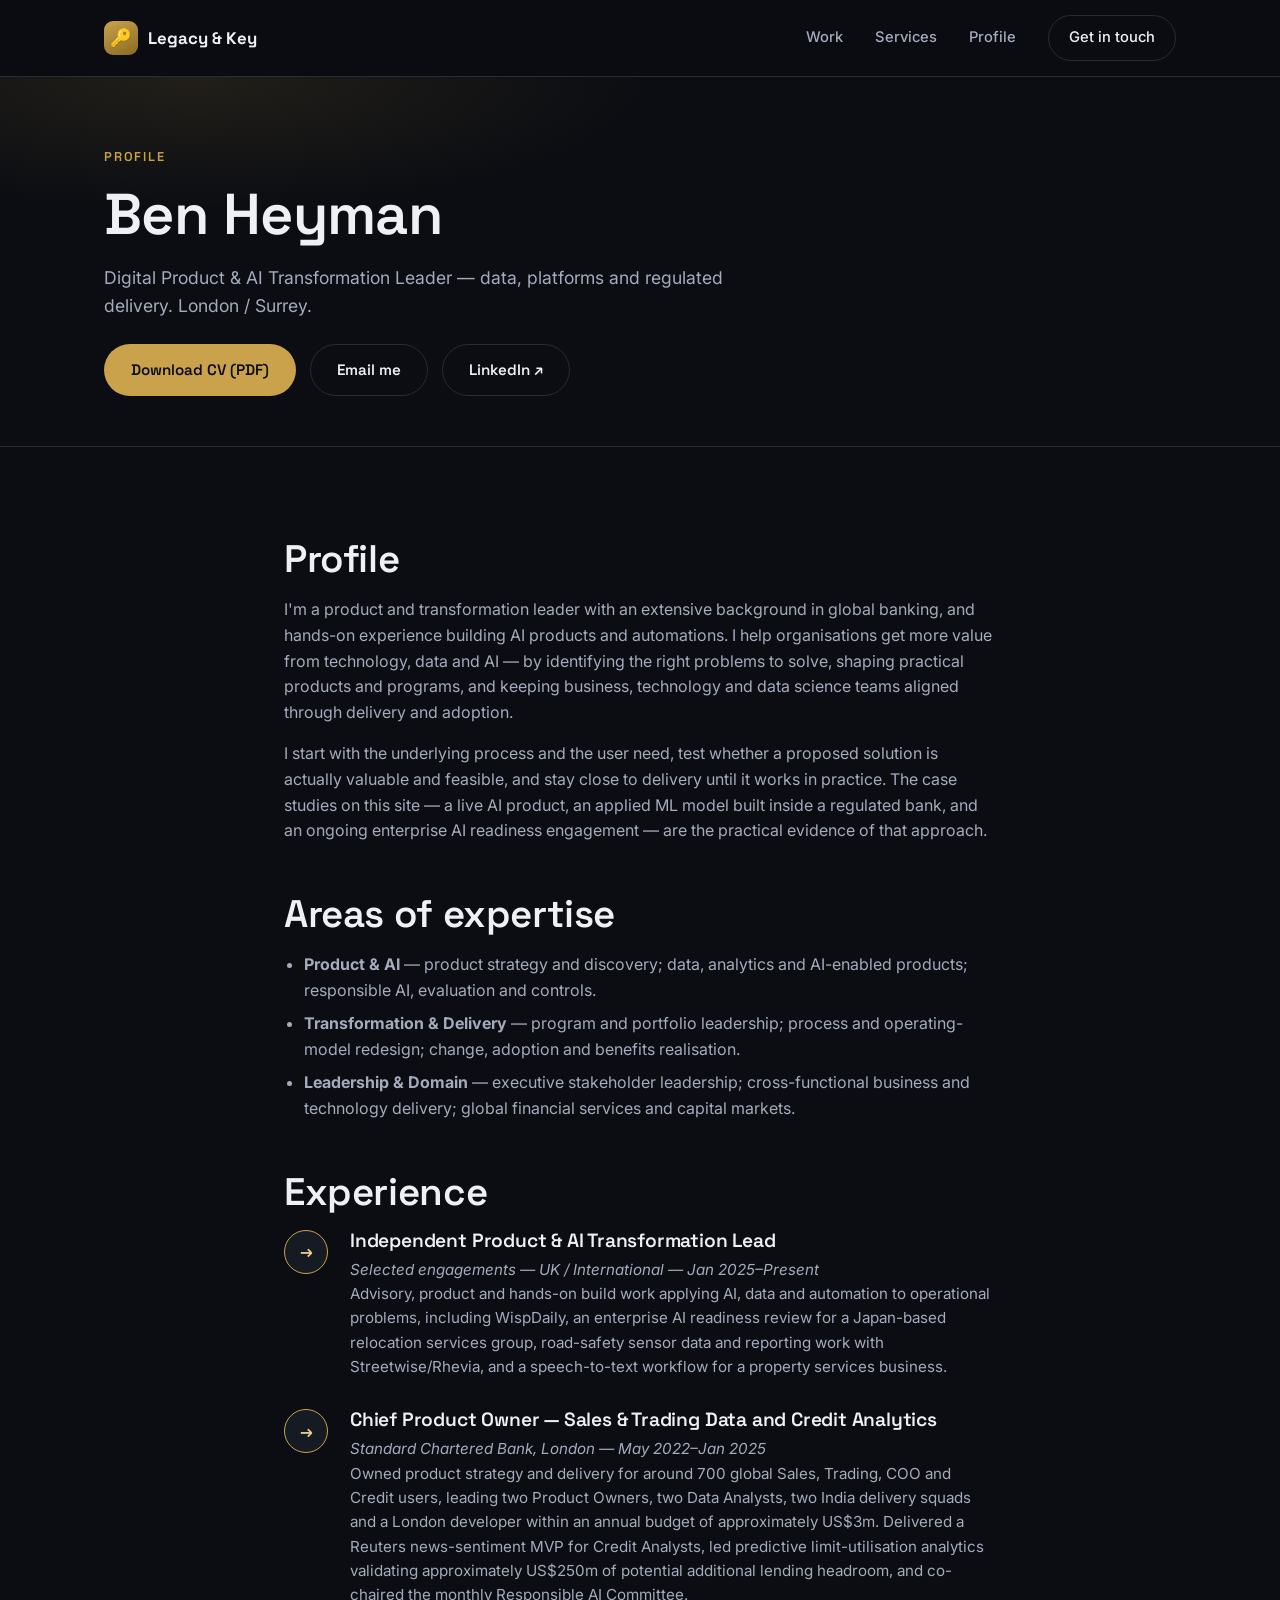
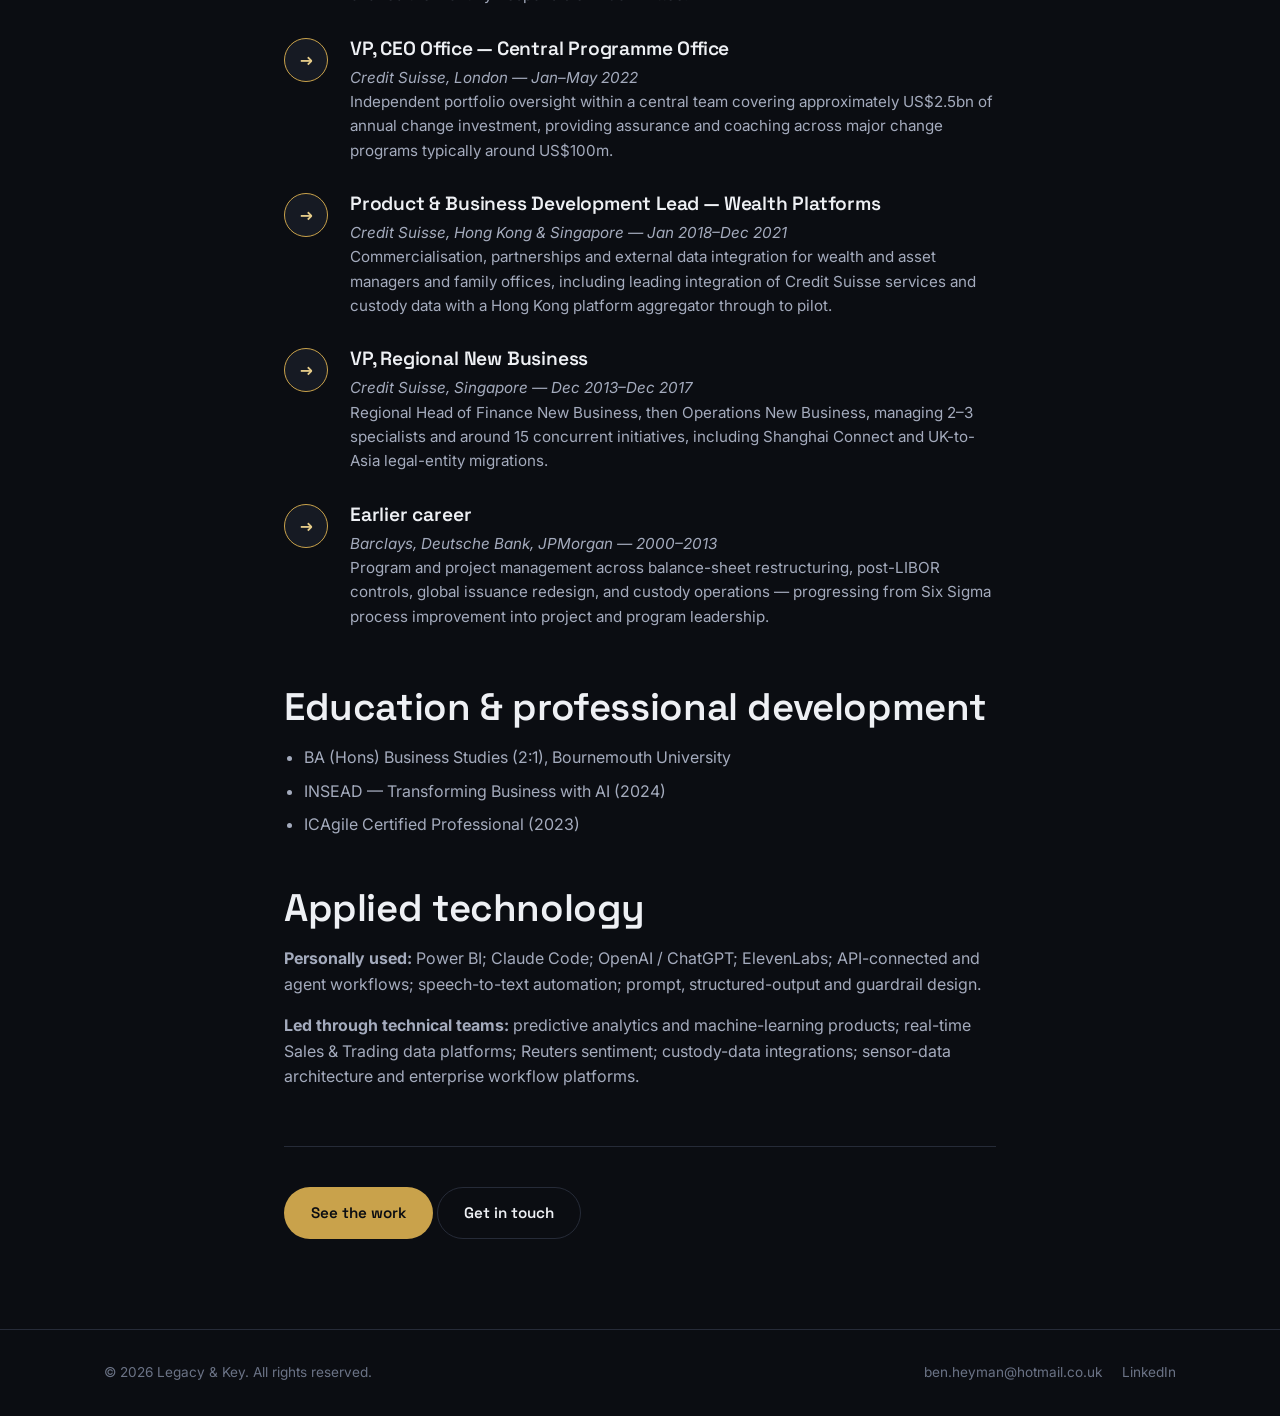
==== profile.html @ 67013a12 "Build initial Legacy & Key site: consulting + AI build portfolio Dark, brass-accented static site (i" ====
<!DOCTYPE html>
<html lang="en">
<head>
<meta charset="UTF-8">
<meta name="viewport" content="width=device-width, initial-scale=1.0">
<title>Profile — Ben Heyman | Legacy &amp; Key</title>
<meta name="description" content="Ben Heyman — Digital Product & AI Transformation Leader. Background across global banking, product ownership and hands-on AI builds.">
<link rel="icon" href="data:image/svg+xml,%3Csvg xmlns='http://www.w3.org/2000/svg' viewBox='0 0 100 100'%3E%3Ctext y='.85em' font-size='90'%3E%F0%9F%94%91%3C/text%3E%3C/svg%3E">
<link rel="preconnect" href="https://fonts.googleapis.com">
<link rel="preconnect" href="https://fonts.gstatic.com" crossorigin>
<link href="https://fonts.googleapis.com/css2?family=Space+Grotesk:wght@400;500;600;700&family=Inter:wght@400;500;600&display=swap" rel="stylesheet">
<link rel="stylesheet" href="css/styles.css">
</head>
<body>

<header class="site-header">
  <div class="container header-inner">
    <a href="index.html" class="brand">
      <span class="brand-mark">🔑</span>
      <span class="brand-name">Legacy &amp; Key</span>
    </a>
    <nav class="nav" id="nav">
      <a href="index.html#work">Work</a>
      <a href="index.html#services">Services</a>
      <a href="profile.html">Profile</a>
      <a href="index.html#contact" class="nav-cta">Get in touch</a>
    </nav>
    <button class="nav-toggle" id="navToggle" aria-label="Toggle menu" aria-expanded="false">
      <span></span><span></span><span></span>
    </button>
  </div>
</header>

<main>
  <section class="page-hero">
    <div class="container">
      <p class="eyebrow">Profile</p>
      <h1>Ben Heyman</h1>
      <p class="lede">Digital Product &amp; AI Transformation Leader — data, platforms and regulated delivery. London / Surrey.</p>
      <div class="hero-actions" style="margin-top:24px;">
        <a href="assets/Ben_Heyman_CV.pdf" class="btn btn-primary" target="_blank" rel="noopener">Download CV (PDF)</a>
        <a href="mailto:ben.heyman@hotmail.co.uk" class="btn btn-ghost">Email me</a>
        <a href="https://linkedin.com/in/benheymanai" target="_blank" rel="noopener" class="btn btn-ghost">LinkedIn ↗</a>
      </div>
    </div>
  </section>

  <section class="section">
    <div class="container cs-body">
      <h2>Profile</h2>
      <p>I'm a product and transformation leader with an extensive background in global banking, and hands-on experience building AI products and automations. I help organisations get more value from technology, data and AI — by identifying the right problems to solve, shaping practical products and programs, and keeping business, technology and data science teams aligned through delivery and adoption.</p>
      <p>I start with the underlying process and the user need, test whether a proposed solution is actually valuable and feasible, and stay close to delivery until it works in practice. The case studies on this site — a live AI product, an applied ML model built inside a regulated bank, and an ongoing enterprise AI readiness engagement — are the practical evidence of that approach.</p>

      <h2>Areas of expertise</h2>
      <ul>
        <li><strong>Product &amp; AI</strong> — product strategy and discovery; data, analytics and AI-enabled products; responsible AI, evaluation and controls.</li>
        <li><strong>Transformation &amp; Delivery</strong> — program and portfolio leadership; process and operating-model redesign; change, adoption and benefits realisation.</li>
        <li><strong>Leadership &amp; Domain</strong> — executive stakeholder leadership; cross-functional business and technology delivery; global financial services and capital markets.</li>
      </ul>

      <h2>Experience</h2>

      <ol class="steps">
        <li class="step">
          <span class="step-num">→</span>
          <div>
            <h3>Independent Product &amp; AI Transformation Lead</h3>
            <p><em>Selected engagements — UK / International — Jan 2025–Present</em></p>
            <p>Advisory, product and hands-on build work applying AI, data and automation to operational problems, including WispDaily, an enterprise AI readiness review for a Japan-based relocation services group, road-safety sensor data and reporting work with Streetwise/Rhevia, and a speech-to-text workflow for a property services business.</p>
          </div>
        </li>
        <li class="step">
          <span class="step-num">→</span>
          <div>
            <h3>Chief Product Owner — Sales &amp; Trading Data and Credit Analytics</h3>
            <p><em>Standard Chartered Bank, London — May 2022–Jan 2025</em></p>
            <p>Owned product strategy and delivery for around 700 global Sales, Trading, COO and Credit users, leading two Product Owners, two Data Analysts, two India delivery squads and a London developer within an annual budget of approximately US$3m. Delivered a Reuters news-sentiment MVP for Credit Analysts, led predictive limit-utilisation analytics validating approximately US$250m of potential additional lending headroom, and co-chaired the monthly Responsible AI Committee.</p>
          </div>
        </li>
        <li class="step">
          <span class="step-num">→</span>
          <div>
            <h3>VP, CEO Office — Central Programme Office</h3>
            <p><em>Credit Suisse, London — Jan–May 2022</em></p>
            <p>Independent portfolio oversight within a central team covering approximately US$2.5bn of annual change investment, providing assurance and coaching across major change programs typically around US$100m.</p>
          </div>
        </li>
        <li class="step">
          <span class="step-num">→</span>
          <div>
            <h3>Product &amp; Business Development Lead — Wealth Platforms</h3>
            <p><em>Credit Suisse, Hong Kong &amp; Singapore — Jan 2018–Dec 2021</em></p>
            <p>Commercialisation, partnerships and external data integration for wealth and asset managers and family offices, including leading integration of Credit Suisse services and custody data with a Hong Kong platform aggregator through to pilot.</p>
          </div>
        </li>
        <li class="step">
          <span class="step-num">→</span>
          <div>
            <h3>VP, Regional New Business</h3>
            <p><em>Credit Suisse, Singapore — Dec 2013–Dec 2017</em></p>
            <p>Regional Head of Finance New Business, then Operations New Business, managing 2–3 specialists and around 15 concurrent initiatives, including Shanghai Connect and UK-to-Asia legal-entity migrations.</p>
          </div>
        </li>
        <li class="step">
          <span class="step-num">→</span>
          <div>
            <h3>Earlier career</h3>
            <p><em>Barclays, Deutsche Bank, JPMorgan — 2000–2013</em></p>
            <p>Program and project management across balance-sheet restructuring, post-LIBOR controls, global issuance redesign, and custody operations — progressing from Six Sigma process improvement into project and program leadership.</p>
          </div>
        </li>
      </ol>

      <h2>Education &amp; professional development</h2>
      <ul>
        <li>BA (Hons) Business Studies (2:1), Bournemouth University</li>
        <li>INSEAD — Transforming Business with AI (2024)</li>
        <li>ICAgile Certified Professional (2023)</li>
      </ul>

      <h2>Applied technology</h2>
      <p><strong>Personally used:</strong> Power BI; Claude Code; OpenAI / ChatGPT; ElevenLabs; API-connected and agent workflows; speech-to-text automation; prompt, structured-output and guardrail design.</p>
      <p><strong>Led through technical teams:</strong> predictive analytics and machine-learning products; real-time Sales &amp; Trading data platforms; Reuters sentiment; custody-data integrations; sensor-data architecture and enterprise workflow platforms.</p>

      <div class="cs-cta">
        <a href="index.html#work" class="btn btn-primary">See the work</a>
        <a href="index.html#contact" class="btn btn-ghost">Get in touch</a>
      </div>
    </div>
  </section>
</main>

<footer class="site-footer">
  <div class="container footer-inner">
    <span>&copy; <span id="year"></span> Legacy &amp; Key. All rights reserved.</span>
    <div class="footer-links">
      <a href="mailto:ben.heyman@hotmail.co.uk">ben.heyman@hotmail.co.uk</a>
      <a href="https://linkedin.com/in/benheymanai" target="_blank" rel="noopener">LinkedIn</a>
    </div>
  </div>
</footer>

<script src="js/main.js"></script>
</body>
</html>
---- css/styles.css ----
/* ===========================================================
   Legacy & Key — design system
   =========================================================== */

:root {
  --bg: #0b0d12;
  --bg-alt: #11141b;
  --surface: #161a23;
  --surface-border: #262b38;
  --text: #eef0f4;
  --text-dim: #a4abbd;
  --text-faint: #6b7386;
  --accent: #c9a24b;       /* brass / key gold */
  --accent-soft: #e7cd8a;
  --accent-contrast: #0b0d12;

  --font-display: "Space Grotesk", "Inter", system-ui, sans-serif;
  --font-body: "Inter", system-ui, sans-serif;

  --container: 1120px;
  --radius: 14px;
  --radius-sm: 8px;
}

* { box-sizing: border-box; }
html { scroll-behavior: smooth; }

body {
  margin: 0;
  background: var(--bg);
  color: var(--text);
  font-family: var(--font-body);
  font-size: 16px;
  line-height: 1.6;
  -webkit-font-smoothing: antialiased;
}

img { max-width: 100%; display: block; }

.container {
  max-width: var(--container);
  margin: 0 auto;
  padding: 0 24px;
}

h1, h2, h3, h4 {
  font-family: var(--font-display);
  font-weight: 600;
  line-height: 1.15;
  margin: 0 0 16px;
  letter-spacing: -0.01em;
}

h1 { font-size: clamp(2.2rem, 5vw, 3.6rem); }
h2 { font-size: clamp(1.7rem, 3.2vw, 2.4rem); }
h3 { font-size: 1.2rem; }

p { margin: 0 0 16px; color: var(--text-dim); }

a { color: var(--accent-soft); text-decoration: none; }
a:hover { text-decoration: underline; }

.eyebrow {
  font-family: var(--font-display);
  font-size: 0.8rem;
  letter-spacing: 0.14em;
  text-transform: uppercase;
  color: var(--accent);
  margin: 0 0 10px;
  font-weight: 600;
}

/* ---------- buttons ---------- */
.btn {
  display: inline-flex;
  align-items: center;
  gap: 8px;
  padding: 13px 26px;
  border-radius: 999px;
  font-family: var(--font-display);
  font-weight: 600;
  font-size: 0.95rem;
  border: 1px solid transparent;
  cursor: pointer;
  transition: transform 0.15s ease, background 0.15s ease, border-color 0.15s ease, color .15s ease;
  text-decoration: none;
}
.btn:hover { transform: translateY(-1px); text-decoration: none; }

.btn-primary {
  background: var(--accent);
  color: var(--accent-contrast);
}
.btn-primary:hover { background: var(--accent-soft); }

.btn-ghost {
  background: transparent;
  color: var(--text);
  border-color: var(--surface-border);
}
.btn-ghost:hover { border-color: var(--accent); color: var(--accent-soft); }

.btn-small { padding: 9px 18px; font-size: 0.85rem; }

/* ---------- header ---------- */
.site-header {
  position: sticky;
  top: 0;
  z-index: 100;
  background: rgba(11, 13, 18, 0.85);
  backdrop-filter: blur(10px);
  border-bottom: 1px solid var(--surface-border);
}

.header-inner {
  display: flex;
  align-items: center;
  justify-content: space-between;
  height: 76px;
}

.brand {
  display: flex;
  align-items: center;
  gap: 10px;
  font-family: var(--font-display);
  font-weight: 700;
  font-size: 1.05rem;
  color: var(--text);
}
.brand:hover { text-decoration: none; }

.brand-mark {
  display: inline-flex;
  align-items: center;
  justify-content: center;
  width: 34px;
  height: 34px;
  border-radius: 9px;
  background: linear-gradient(155deg, var(--accent), #8a6a24);
  color: #0b0d12;
  font-size: 1.1rem;
}

.nav {
  display: flex;
  align-items: center;
  gap: 32px;
}

.nav a {
  color: var(--text-dim);
  font-size: 0.92rem;
  font-weight: 500;
}
.nav a:hover { color: var(--text); text-decoration: none; }
.nav a.active { color: var(--accent-soft); }

.nav-cta {
  padding: 10px 20px;
  border-radius: 999px;
  border: 1px solid var(--surface-border);
  color: var(--text) !important;
}
.nav-cta:hover { border-color: var(--accent); color: var(--accent-soft) !important; }

.nav-toggle {
  display: none;
  flex-direction: column;
  gap: 5px;
  background: none;
  border: none;
  cursor: pointer;
  padding: 6px;
}
.nav-toggle span {
  width: 22px;
  height: 2px;
  background: var(--text);
  transition: transform .2s ease, opacity .2s ease;
}

/* ---------- hero ---------- */
.hero {
  padding: 110px 0 80px;
  background:
    radial-gradient(ellipse 60% 50% at 50% -10%, rgba(201,162,75,0.18), transparent 60%),
    var(--bg);
  border-bottom: 1px solid var(--surface-border);
}
.hero-inner { max-width: 760px; }
.hero-sub { font-size: 1.1rem; max-width: 620px; }
.hero-actions { display: flex; gap: 14px; margin-top: 28px; flex-wrap: wrap; }

.page-hero {
  padding: 70px 0 50px;
  border-bottom: 1px solid var(--surface-border);
  background: radial-gradient(ellipse 60% 60% at 15% 0%, rgba(201,162,75,0.12), transparent 60%);
}
.page-hero .eyebrow { margin-bottom: 14px; }
.page-hero h1 { max-width: 780px; }
.page-hero .lede { font-size: 1.1rem; max-width: 680px; }
.back-link { display: inline-block; margin-bottom: 24px; font-size: 0.9rem; color: var(--text-faint); }
.back-link:hover { color: var(--accent-soft); }

/* ---------- sections ---------- */
.section { padding: 90px 0; }
.section-alt { background: var(--bg-alt); border-top: 1px solid var(--surface-border); border-bottom: 1px solid var(--surface-border); }
.section-lede { max-width: 620px; font-size: 1.05rem; margin-bottom: 40px; }

/* ---------- cards / grid ---------- */
.card-grid {
  display: grid;
  grid-template-columns: repeat(auto-fit, minmax(240px, 1fr));
  gap: 22px;
}

.card {
  background: var(--surface);
  border: 1px solid var(--surface-border);
  border-radius: var(--radius);
  padding: 28px;
  transition: border-color .2s ease, transform .2s ease;
}
.card:hover { border-color: var(--accent); transform: translateY(-2px); }
.card-icon {
  font-family: var(--font-display);
  color: var(--accent);
  font-weight: 700;
  font-size: 0.85rem;
  letter-spacing: 0.08em;
  margin-bottom: 14px;
}
.card h3 { margin-bottom: 10px; }
.card p { margin-bottom: 0; font-size: 0.95rem; }

/* ---------- work / case study cards ---------- */
.work-grid {
  display: grid;
  grid-template-columns: repeat(auto-fit, minmax(300px, 1fr));
  gap: 24px;
}

.work-card {
  display: flex;
  flex-direction: column;
  background: var(--surface);
  border: 1px solid var(--surface-border);
  border-radius: var(--radius);
  overflow: hidden;
  transition: border-color .2s ease, transform .2s ease;
  height: 100%;
}
.work-card:hover { border-color: var(--accent); transform: translateY(-3px); text-decoration: none; }

.work-card-top {
  padding: 28px 28px 0;
}

.work-tag {
  display: inline-block;
  font-size: 0.72rem;
  font-weight: 600;
  letter-spacing: 0.08em;
  text-transform: uppercase;
  color: var(--accent);
  background: rgba(201,162,75,0.1);
  border: 1px solid rgba(201,162,75,0.3);
  border-radius: 999px;
  padding: 4px 12px;
  margin-bottom: 16px;
}

.work-card h3 { color: var(--text); margin-bottom: 10px; }
.work-card p { font-size: 0.95rem; margin-bottom: 0; }
.work-card-body { padding: 0 28px 28px; flex: 1; }
.work-card-foot {
  padding: 16px 28px;
  border-top: 1px solid var(--surface-border);
  font-size: 0.85rem;
  font-weight: 600;
  color: var(--accent-soft);
}

.status-pill {
  display: inline-block;
  font-size: 0.7rem;
  font-weight: 600;
  letter-spacing: 0.06em;
  text-transform: uppercase;
  padding: 3px 10px;
  border-radius: 999px;
  margin-left: 10px;
  vertical-align: middle;
  background: rgba(166,166,166,0.12);
  color: var(--text-faint);
  border: 1px solid var(--surface-border);
}

/* ---------- case study detail layout ---------- */
.cs-meta {
  display: grid;
  grid-template-columns: repeat(auto-fit, minmax(160px, 1fr));
  gap: 20px;
  margin: 36px 0;
  padding: 24px;
  background: var(--surface);
  border: 1px solid var(--surface-border);
  border-radius: var(--radius);
}
.cs-meta-item .label {
  font-size: 0.72rem;
  text-transform: uppercase;
  letter-spacing: 0.08em;
  color: var(--text-faint);
  font-weight: 600;
  margin-bottom: 6px;
  display: block;
}
.cs-meta-item .value { color: var(--text); font-weight: 500; font-size: 0.95rem; }

.cs-body { max-width: 760px; }
.cs-body h2 { margin-top: 48px; }
.cs-body h2:first-child { margin-top: 0; }
.cs-body ul { color: var(--text-dim); padding-left: 20px; }
.cs-body li { margin-bottom: 8px; }

.callout {
  background: var(--surface);
  border: 1px solid var(--surface-border);
  border-left: 3px solid var(--accent);
  border-radius: var(--radius-sm);
  padding: 20px 24px;
  margin: 28px 0;
  font-size: 0.95rem;
}
.callout strong { color: var(--text); }

.placeholder-note {
  background: rgba(201,162,75,0.08);
  border: 1px dashed rgba(201,162,75,0.4);
  border-radius: var(--radius-sm);
  padding: 16px 20px;
  font-size: 0.88rem;
  color: var(--accent-soft);
  margin: 28px 0;
}

.cs-cta {
  margin-top: 56px;
  padding-top: 40px;
  border-top: 1px solid var(--surface-border);
}

/* ---------- recipe / approach steps ---------- */
.steps {
  list-style: none;
  margin: 0;
  padding: 0;
  display: grid;
  gap: 22px;
}
.step {
  display: flex;
  gap: 22px;
  align-items: flex-start;
}
.step-num {
  flex: none;
  width: 44px;
  height: 44px;
  border-radius: 50%;
  background: var(--surface);
  border: 1px solid var(--accent);
  color: var(--accent-soft);
  display: flex;
  align-items: center;
  justify-content: center;
  font-family: var(--font-display);
  font-weight: 700;
}
.step h3 { margin-bottom: 6px; }
.step p { margin-bottom: 0; font-size: 0.95rem; }

/* ---------- about ---------- */
.about-inner {
  display: grid;
  grid-template-columns: 1.4fr 1fr;
  gap: 48px;
  align-items: start;
}
.about-stats { display: grid; gap: 20px; }
.stat {
  background: var(--surface);
  border: 1px solid var(--surface-border);
  border-radius: var(--radius);
  padding: 22px;
}
.stat-num {
  display: block;
  font-family: var(--font-display);
  font-size: 1.8rem;
  font-weight: 700;
  color: var(--accent);
}
.stat-label { font-size: 0.88rem; color: var(--text-dim); }

/* ---------- contact ---------- */
.contact-form { max-width: 560px; }
.form-row { margin-bottom: 18px; display: flex; flex-direction: column; gap: 8px; }
.form-row label { font-size: 0.85rem; font-weight: 600; color: var(--text-dim); }
.form-row input,
.form-row textarea {
  background: var(--surface);
  border: 1px solid var(--surface-border);
  border-radius: var(--radius-sm);
  padding: 12px 14px;
  color: var(--text);
  font-family: var(--font-body);
  font-size: 0.95rem;
  resize: vertical;
}
.form-row input:focus,
.form-row textarea:focus {
  outline: none;
  border-color: var(--accent);
}
.form-note { font-size: 0.82rem; color: var(--text-faint); margin-top: 14px; }

/* ---------- footer ---------- */
.site-footer {
  border-top: 1px solid var(--surface-border);
  padding: 32px 0;
}
.footer-inner {
  display: flex;
  justify-content: space-between;
  align-items: center;
  flex-wrap: wrap;
  gap: 12px;
  font-size: 0.85rem;
  color: var(--text-faint);
}
.footer-links { display: flex; gap: 20px; }
.footer-links a { color: var(--text-faint); }
.footer-links a:hover { color: var(--accent-soft); }

/* ---------- responsive ---------- */
@media (max-width: 860px) {
  .about-inner { grid-template-columns: 1fr; }
}

@media (max-width: 720px) {
  .nav { position: fixed; top: 76px; left: 0; right: 0; background: var(--bg); border-bottom: 1px solid var(--surface-border); flex-direction: column; align-items: flex-start; padding: 20px 24px; gap: 18px; transform: translateY(-130%); transition: transform .2s ease; }
  .nav.open { transform: translateY(0); }
  .nav-toggle { display: flex; }
  .nav-cta { align-self: flex-start; }
}
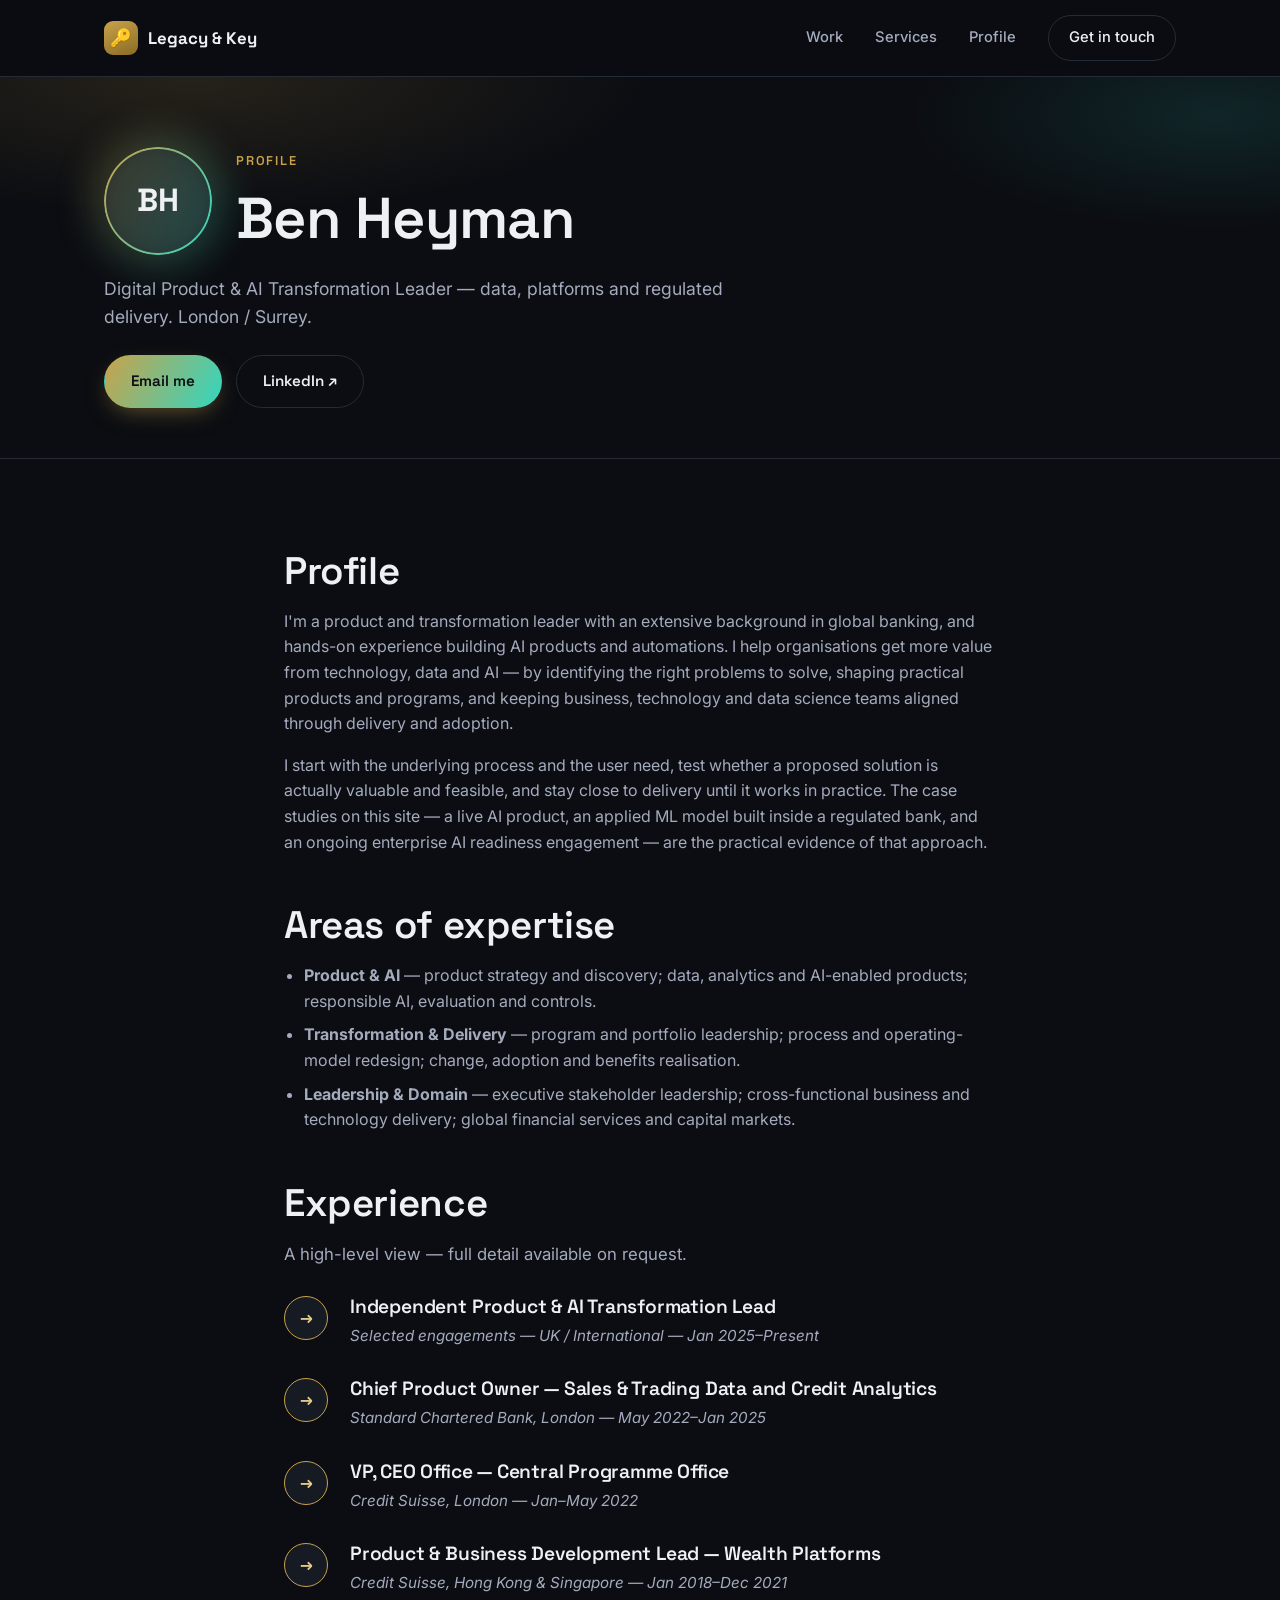
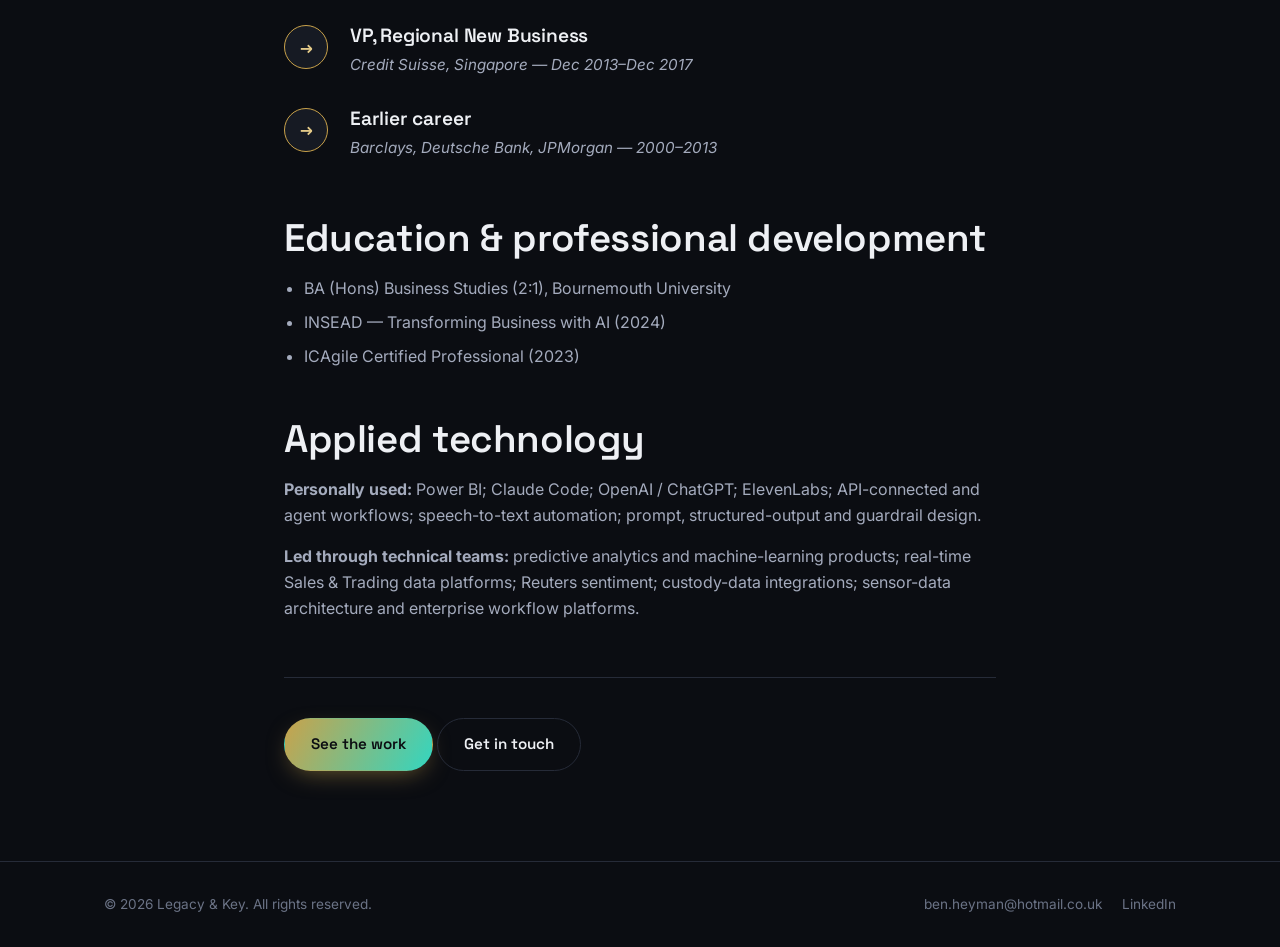
==== commit 614af681: "Simplify contact/CV, correct LinkedIn, and add visual polish - Contact: direct mailto to ben.heyman@" ====
--- a/profile.html
+++ b/profile.html
@@ -33,20 +33,24 @@
 
 <main>
   <section class="page-hero">
-    <div class="container">
-      <p class="eyebrow">Profile</p>
-      <h1>Ben Heyman</h1>
+    <div class="container hero-anim-in">
+      <div class="profile-header-row">
+        <div class="avatar-badge" aria-hidden="true">BH</div>
+        <div>
+          <p class="eyebrow">Profile</p>
+          <h1 style="margin-bottom:0;">Ben Heyman</h1>
+        </div>
+      </div>
       <p class="lede">Digital Product &amp; AI Transformation Leader — data, platforms and regulated delivery. London / Surrey.</p>
       <div class="hero-actions" style="margin-top:24px;">
-        <a href="assets/Ben_Heyman_CV.pdf" class="btn btn-primary" target="_blank" rel="noopener">Download CV (PDF)</a>
-        <a href="mailto:ben.heyman@hotmail.co.uk" class="btn btn-ghost">Email me</a>
-        <a href="https://linkedin.com/in/benheymanai" target="_blank" rel="noopener" class="btn btn-ghost">LinkedIn ↗</a>
+        <a href="mailto:ben.heyman@hotmail.co.uk" class="btn btn-primary">Email me</a>
+        <a href="https://www.linkedin.com/in/benheymanai/" target="_blank" rel="noopener" class="btn btn-ghost">LinkedIn ↗</a>
       </div>
     </div>
   </section>
 
   <section class="section">
-    <div class="container cs-body">
+    <div class="container cs-body reveal">
       <h2>Profile</h2>
       <p>I'm a product and transformation leader with an extensive background in global banking, and hands-on experience building AI products and automations. I help organisations get more value from technology, data and AI — by identifying the right problems to solve, shaping practical products and programs, and keeping business, technology and data science teams aligned through delivery and adoption.</p>
       <p>I start with the underlying process and the user need, test whether a proposed solution is actually valuable and feasible, and stay close to delivery until it works in practice. The case studies on this site — a live AI product, an applied ML model built inside a regulated bank, and an ongoing enterprise AI readiness engagement — are the practical evidence of that approach.</p>
@@ -59,6 +63,7 @@
       </ul>
 
       <h2>Experience</h2>
+      <p class="section-lede" style="margin-bottom:28px;">A high-level view — full detail available on request.</p>
 
       <ol class="steps">
         <li class="step">
@@ -66,7 +71,6 @@
           <div>
             <h3>Independent Product &amp; AI Transformation Lead</h3>
             <p><em>Selected engagements — UK / International — Jan 2025–Present</em></p>
-            <p>Advisory, product and hands-on build work applying AI, data and automation to operational problems, including WispDaily, an enterprise AI readiness review for a Japan-based relocation services group, road-safety sensor data and reporting work with Streetwise/Rhevia, and a speech-to-text workflow for a property services business.</p>
           </div>
         </li>
         <li class="step">
@@ -74,7 +78,6 @@
           <div>
             <h3>Chief Product Owner — Sales &amp; Trading Data and Credit Analytics</h3>
             <p><em>Standard Chartered Bank, London — May 2022–Jan 2025</em></p>
-            <p>Owned product strategy and delivery for around 700 global Sales, Trading, COO and Credit users, leading two Product Owners, two Data Analysts, two India delivery squads and a London developer within an annual budget of approximately US$3m. Delivered a Reuters news-sentiment MVP for Credit Analysts, led predictive limit-utilisation analytics validating approximately US$250m of potential additional lending headroom, and co-chaired the monthly Responsible AI Committee.</p>
           </div>
         </li>
         <li class="step">
@@ -82,7 +85,6 @@
           <div>
             <h3>VP, CEO Office — Central Programme Office</h3>
             <p><em>Credit Suisse, London — Jan–May 2022</em></p>
-            <p>Independent portfolio oversight within a central team covering approximately US$2.5bn of annual change investment, providing assurance and coaching across major change programs typically around US$100m.</p>
           </div>
         </li>
         <li class="step">
@@ -90,7 +92,6 @@
           <div>
             <h3>Product &amp; Business Development Lead — Wealth Platforms</h3>
             <p><em>Credit Suisse, Hong Kong &amp; Singapore — Jan 2018–Dec 2021</em></p>
-            <p>Commercialisation, partnerships and external data integration for wealth and asset managers and family offices, including leading integration of Credit Suisse services and custody data with a Hong Kong platform aggregator through to pilot.</p>
           </div>
         </li>
         <li class="step">
@@ -98,7 +99,6 @@
           <div>
             <h3>VP, Regional New Business</h3>
             <p><em>Credit Suisse, Singapore — Dec 2013–Dec 2017</em></p>
-            <p>Regional Head of Finance New Business, then Operations New Business, managing 2–3 specialists and around 15 concurrent initiatives, including Shanghai Connect and UK-to-Asia legal-entity migrations.</p>
           </div>
         </li>
         <li class="step">
@@ -106,7 +106,6 @@
           <div>
             <h3>Earlier career</h3>
             <p><em>Barclays, Deutsche Bank, JPMorgan — 2000–2013</em></p>
-            <p>Program and project management across balance-sheet restructuring, post-LIBOR controls, global issuance redesign, and custody operations — progressing from Six Sigma process improvement into project and program leadership.</p>
           </div>
         </li>
       </ol>
@@ -135,7 +134,7 @@
     <span>&copy; <span id="year"></span> Legacy &amp; Key. All rights reserved.</span>
     <div class="footer-links">
       <a href="mailto:ben.heyman@hotmail.co.uk">ben.heyman@hotmail.co.uk</a>
-      <a href="https://linkedin.com/in/benheymanai" target="_blank" rel="noopener">LinkedIn</a>
+      <a href="https://www.linkedin.com/in/benheymanai/" target="_blank" rel="noopener">LinkedIn</a>
     </div>
   </div>
 </footer>
--- a/css/styles.css
+++ b/css/styles.css
@@ -13,6 +13,9 @@
   --accent: #c9a24b;       /* brass / key gold */
   --accent-soft: #e7cd8a;
   --accent-contrast: #0b0d12;
+  --accent-2: #33d6c0;     /* signal teal */
+  --accent-2-soft: #8ff0e2;
+  --gradient-brand: linear-gradient(120deg, var(--accent) 0%, var(--accent-2) 100%);
 
   --font-display: "Space Grotesk", "Inter", system-ui, sans-serif;
   --font-body: "Inter", system-ui, sans-serif;
@@ -20,6 +23,15 @@
   --container: 1120px;
   --radius: 14px;
   --radius-sm: 8px;
+}
+
+@media (prefers-reduced-motion: reduce) {
+  *, *::before, *::after {
+    animation-duration: 0.001ms !important;
+    animation-iteration-count: 1 !important;
+    transition-duration: 0.001ms !important;
+    scroll-behavior: auto !important;
+  }
 }
 
 * { box-sizing: border-box; }
@@ -70,8 +82,37 @@
   font-weight: 600;
 }
 
+.text-gradient {
+  background: var(--gradient-brand);
+  -webkit-background-clip: text;
+  background-clip: text;
+  color: transparent;
+}
+
+/* ---------- scroll reveal ---------- */
+.reveal {
+  opacity: 0;
+  transform: translateY(22px);
+  transition: opacity 0.7s cubic-bezier(.16,.8,.3,1), transform 0.7s cubic-bezier(.16,.8,.3,1);
+}
+.reveal.is-visible { opacity: 1; transform: translateY(0); }
+.reveal-group .reveal:nth-child(1) { transition-delay: 0s; }
+.reveal-group .reveal:nth-child(2) { transition-delay: 0.08s; }
+.reveal-group .reveal:nth-child(3) { transition-delay: 0.16s; }
+.reveal-group .reveal:nth-child(4) { transition-delay: 0.24s; }
+.reveal-group .reveal:nth-child(5) { transition-delay: 0.32s; }
+.reveal-group .reveal:nth-child(6) { transition-delay: 0.4s; }
+
+@keyframes fadeInUp {
+  from { opacity: 0; transform: translateY(26px); }
+  to { opacity: 1; transform: translateY(0); }
+}
+.hero-anim-in { animation: fadeInUp 0.9s cubic-bezier(.16,.8,.3,1) both; }
+.hero-anim-delay { animation-delay: 0.15s; }
+
 /* ---------- buttons ---------- */
 .btn {
+  position: relative;
   display: inline-flex;
   align-items: center;
   gap: 8px;
@@ -82,25 +123,40 @@
   font-size: 0.95rem;
   border: 1px solid transparent;
   cursor: pointer;
-  transition: transform 0.15s ease, background 0.15s ease, border-color 0.15s ease, color .15s ease;
+  transition: transform 0.15s ease, background 0.15s ease, border-color 0.15s ease, color .15s ease, box-shadow .2s ease;
   text-decoration: none;
-}
-.btn:hover { transform: translateY(-1px); text-decoration: none; }
+  overflow: hidden;
+  isolation: isolate;
+}
+.btn:hover { transform: translateY(-2px); text-decoration: none; }
+
+.btn::after {
+  content: "";
+  position: absolute;
+  inset: 0;
+  z-index: -1;
+  background: linear-gradient(120deg, transparent 30%, rgba(255,255,255,0.35) 50%, transparent 70%);
+  transform: translateX(-120%);
+  transition: transform 0.6s ease;
+}
+.btn:hover::after { transform: translateX(120%); }
 
 .btn-primary {
-  background: var(--accent);
+  background: var(--gradient-brand);
   color: var(--accent-contrast);
-}
-.btn-primary:hover { background: var(--accent-soft); }
+  box-shadow: 0 8px 24px -8px rgba(201,162,75,0.55);
+}
+.btn-primary:hover { box-shadow: 0 10px 28px -6px rgba(51,214,192,0.5); }
 
 .btn-ghost {
   background: transparent;
   color: var(--text);
   border-color: var(--surface-border);
 }
-.btn-ghost:hover { border-color: var(--accent); color: var(--accent-soft); }
+.btn-ghost:hover { border-color: var(--accent-2); color: var(--accent-2-soft); }
 
 .btn-small { padding: 9px 18px; font-size: 0.85rem; }
+.btn-large { padding: 18px 38px; font-size: 1.05rem; }
 
 /* ---------- header ---------- */
 .site-header {
@@ -149,12 +205,26 @@
 }
 
 .nav a {
+  position: relative;
   color: var(--text-dim);
   font-size: 0.92rem;
   font-weight: 500;
 }
 .nav a:hover { color: var(--text); text-decoration: none; }
 .nav a.active { color: var(--accent-soft); }
+
+.nav a:not(.nav-cta)::after {
+  content: "";
+  position: absolute;
+  left: 0;
+  right: 100%;
+  bottom: -6px;
+  height: 2px;
+  background: var(--gradient-brand);
+  transition: right 0.25s ease;
+}
+.nav a:not(.nav-cta):hover::after,
+.nav a:not(.nav-cta).active::after { right: 0; }
 
 .nav-cta {
   padding: 10px 20px;
@@ -182,20 +252,94 @@
 
 /* ---------- hero ---------- */
 .hero {
-  padding: 110px 0 80px;
+  position: relative;
+  padding: 130px 0 90px;
   background:
-    radial-gradient(ellipse 60% 50% at 50% -10%, rgba(201,162,75,0.18), transparent 60%),
+    radial-gradient(ellipse 60% 50% at 20% -10%, rgba(201,162,75,0.16), transparent 60%),
+    radial-gradient(ellipse 50% 40% at 90% 10%, rgba(51,214,192,0.14), transparent 60%),
     var(--bg);
   border-bottom: 1px solid var(--surface-border);
-}
+  overflow: hidden;
+}
+
+.hero-grid {
+  position: relative;
+  z-index: 1;
+  display: grid;
+  grid-template-columns: 1.15fr 0.85fr;
+  gap: 40px;
+  align-items: center;
+}
+
+.hero-orbs { position: absolute; inset: 0; z-index: 0; pointer-events: none; }
+.orb {
+  position: absolute;
+  border-radius: 50%;
+  filter: blur(60px);
+  opacity: 0.35;
+  animation: drift 16s ease-in-out infinite;
+}
+.orb-1 { width: 340px; height: 340px; left: -80px; top: -60px; background: var(--accent); animation-delay: 0s; }
+.orb-2 { width: 280px; height: 280px; right: 6%; top: 10%; background: var(--accent-2); animation-delay: -5s; }
+.orb-3 { width: 220px; height: 220px; left: 40%; bottom: -100px; background: var(--accent-2); opacity: 0.2; animation-delay: -10s; }
+
+@keyframes drift {
+  0%, 100% { transform: translate(0, 0) scale(1); }
+  33% { transform: translate(24px, -18px) scale(1.06); }
+  66% { transform: translate(-18px, 14px) scale(0.96); }
+}
+
 .hero-inner { max-width: 760px; }
 .hero-sub { font-size: 1.1rem; max-width: 620px; }
 .hero-actions { display: flex; gap: 14px; margin-top: 28px; flex-wrap: wrap; }
 
+/* ---------- hero visual: key + orbit graphic ---------- */
+.hero-visual {
+  position: relative;
+  display: flex;
+  align-items: center;
+  justify-content: center;
+  min-height: 360px;
+}
+.hero-visual svg { width: 100%; max-width: 420px; height: auto; }
+
+.orbit-ring {
+  fill: none;
+  stroke: var(--surface-border);
+  stroke-width: 1;
+}
+.orbit-ring.spin { transform-origin: 210px 210px; animation: spin 40s linear infinite; }
+.orbit-ring.spin-rev { transform-origin: 210px 210px; animation: spin-rev 55s linear infinite; }
+@keyframes spin { from { transform: rotate(0deg); } to { transform: rotate(360deg); } }
+@keyframes spin-rev { from { transform: rotate(360deg); } to { transform: rotate(0deg); } }
+
+.orbit-node {
+  fill: var(--bg);
+  stroke: var(--accent-2);
+  stroke-width: 2;
+}
+.orbit-node.gold { stroke: var(--accent); }
+.orbit-node-dot { animation: pulse-dot 3.2s ease-in-out infinite; }
+@keyframes pulse-dot {
+  0%, 100% { opacity: 0.6; r: 3; }
+  50% { opacity: 1; r: 5; }
+}
+
+.key-glow {
+  filter: drop-shadow(0 0 22px rgba(201,162,75,0.45));
+}
+
+@media (max-width: 900px) {
+  .hero-grid { grid-template-columns: 1fr; }
+  .hero-visual { min-height: 240px; order: -1; opacity: 0.7; }
+}
+
 .page-hero {
   padding: 70px 0 50px;
   border-bottom: 1px solid var(--surface-border);
-  background: radial-gradient(ellipse 60% 60% at 15% 0%, rgba(201,162,75,0.12), transparent 60%);
+  background:
+    radial-gradient(ellipse 60% 60% at 15% 0%, rgba(201,162,75,0.14), transparent 60%),
+    radial-gradient(ellipse 40% 50% at 95% 10%, rgba(51,214,192,0.12), transparent 60%);
 }
 .page-hero .eyebrow { margin-bottom: 14px; }
 .page-hero h1 { max-width: 780px; }
@@ -216,13 +360,25 @@
 }
 
 .card {
+  position: relative;
   background: var(--surface);
   border: 1px solid var(--surface-border);
   border-radius: var(--radius);
   padding: 28px;
+  overflow: hidden;
   transition: border-color .2s ease, transform .2s ease;
 }
-.card:hover { border-color: var(--accent); transform: translateY(-2px); }
+.card::before {
+  content: "";
+  position: absolute;
+  inset: 0;
+  background: radial-gradient(220px circle at var(--mx, 50%) var(--my, 0%), rgba(201,162,75,0.14), transparent 65%);
+  opacity: 0;
+  transition: opacity .3s ease;
+  pointer-events: none;
+}
+.card:hover::before { opacity: 1; }
+.card:hover { border-color: var(--accent); transform: translateY(-3px); }
 .card-icon {
   font-family: var(--font-display);
   color: var(--accent);
@@ -242,19 +398,59 @@
 }
 
 .work-card {
+  position: relative;
   display: flex;
   flex-direction: column;
   background: var(--surface);
   border: 1px solid var(--surface-border);
   border-radius: var(--radius);
   overflow: hidden;
-  transition: border-color .2s ease, transform .2s ease;
+  transition: border-color .2s ease, transform .2s ease, box-shadow .3s ease;
   height: 100%;
 }
-.work-card:hover { border-color: var(--accent); transform: translateY(-3px); text-decoration: none; }
+.work-card:hover {
+  border-color: var(--accent);
+  transform: translateY(-5px);
+  text-decoration: none;
+  box-shadow: 0 18px 40px -20px rgba(0,0,0,0.6);
+}
+
+.work-card-cover {
+  position: relative;
+  height: 140px;
+  overflow: hidden;
+  background: var(--bg-alt);
+}
+.work-card-cover::before {
+  content: "";
+  position: absolute;
+  inset: -20%;
+  background: var(--cover-gradient, var(--gradient-brand));
+  opacity: 0.22;
+  transition: opacity .3s ease, transform .5s ease;
+}
+.work-card:hover .work-card-cover::before { opacity: 0.34; transform: scale(1.06); }
+.work-card-cover::after {
+  content: "";
+  position: absolute;
+  inset: 0;
+  background-image: radial-gradient(rgba(255,255,255,0.10) 1px, transparent 1px);
+  background-size: 18px 18px;
+  mask-image: linear-gradient(to bottom, black, transparent);
+}
+.work-card-cover svg {
+  position: absolute;
+  right: 18px;
+  bottom: -10px;
+  width: 92px;
+  height: 92px;
+  opacity: 0.9;
+  transition: transform .4s ease;
+}
+.work-card:hover .work-card-cover svg { transform: translateY(-6px) rotate(-4deg); }
 
 .work-card-top {
-  padding: 28px 28px 0;
+  padding: 24px 28px 0;
 }
 
 .work-tag {
@@ -381,6 +577,53 @@
 }
 .step h3 { margin-bottom: 6px; }
 .step p { margin-bottom: 0; font-size: 0.95rem; }
+
+/* ---------- avatar badge (placeholder until real photo) ---------- */
+.avatar-badge {
+  position: relative;
+  width: 108px;
+  height: 108px;
+  flex: none;
+  border-radius: 50%;
+  display: flex;
+  align-items: center;
+  justify-content: center;
+  font-family: var(--font-display);
+  font-weight: 700;
+  font-size: 2rem;
+  color: var(--text);
+  background: var(--surface);
+  isolation: isolate;
+}
+.avatar-badge::before {
+  content: "";
+  position: absolute;
+  inset: 0;
+  border-radius: 50%;
+  padding: 2px;
+  background: var(--gradient-brand);
+  -webkit-mask: linear-gradient(#fff 0 0) content-box, linear-gradient(#fff 0 0);
+  -webkit-mask-composite: xor;
+  mask-composite: exclude;
+  animation: spin 8s linear infinite;
+}
+.avatar-badge::after {
+  content: "";
+  position: absolute;
+  inset: -14px;
+  border-radius: 50%;
+  background: var(--gradient-brand);
+  opacity: 0.25;
+  filter: blur(18px);
+  z-index: -1;
+}
+
+.profile-header-row {
+  display: flex;
+  align-items: center;
+  gap: 24px;
+  margin-bottom: 20px;
+}
 
 /* ---------- about ---------- */
 .about-inner {
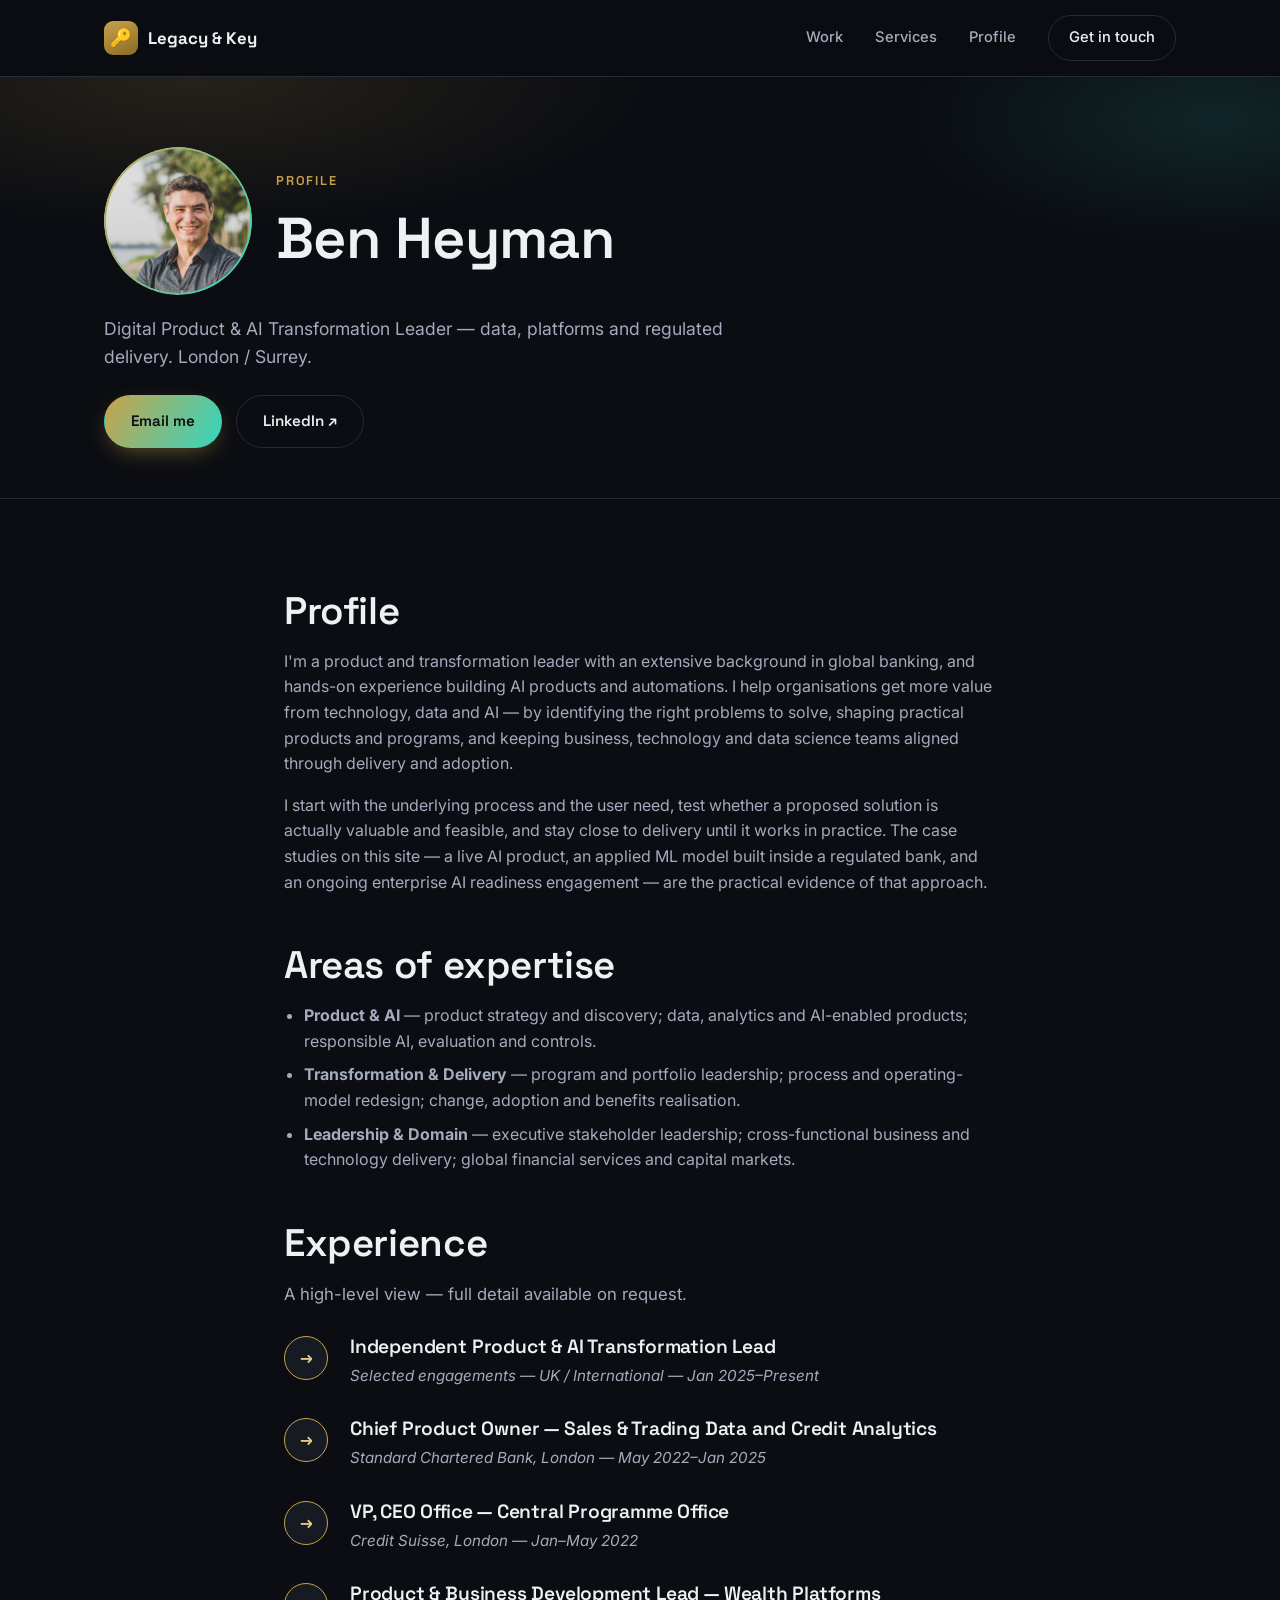
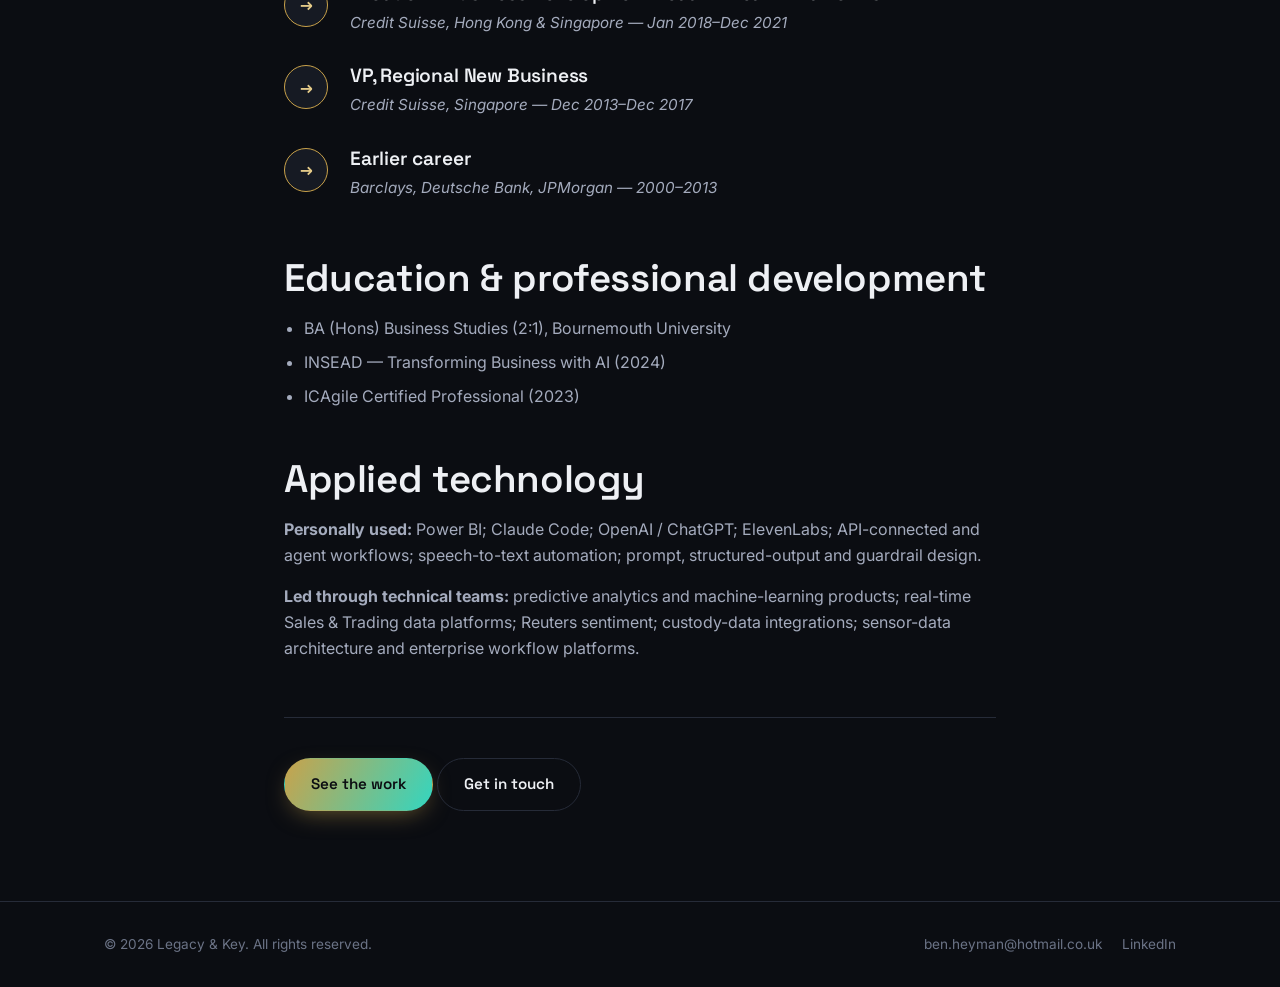
==== commit 10aa6b28: "Wire in real profile photo Crop the uploaded photo into a reusable circular avatar (assets/ ben-heym" ====
--- a/profile.html
+++ b/profile.html
@@ -35,7 +35,9 @@
   <section class="page-hero">
     <div class="container hero-anim-in">
       <div class="profile-header-row">
-        <div class="avatar-badge" aria-hidden="true">BH</div>
+        <div class="avatar-badge avatar-large">
+          <img src="assets/ben-heyman-square.jpg" alt="Ben Heyman" loading="lazy">
+        </div>
         <div>
           <p class="eyebrow">Profile</p>
           <h1 style="margin-bottom:0;">Ben Heyman</h1>
--- a/css/styles.css
+++ b/css/styles.css
@@ -594,7 +594,15 @@
   color: var(--text);
   background: var(--surface);
   isolation: isolate;
-}
+  overflow: hidden;
+}
+.avatar-badge img {
+  width: 100%;
+  height: 100%;
+  object-fit: cover;
+  border-radius: 50%;
+}
+.avatar-badge.avatar-large { width: 148px; height: 148px; }
 .avatar-badge::before {
   content: "";
   position: absolute;
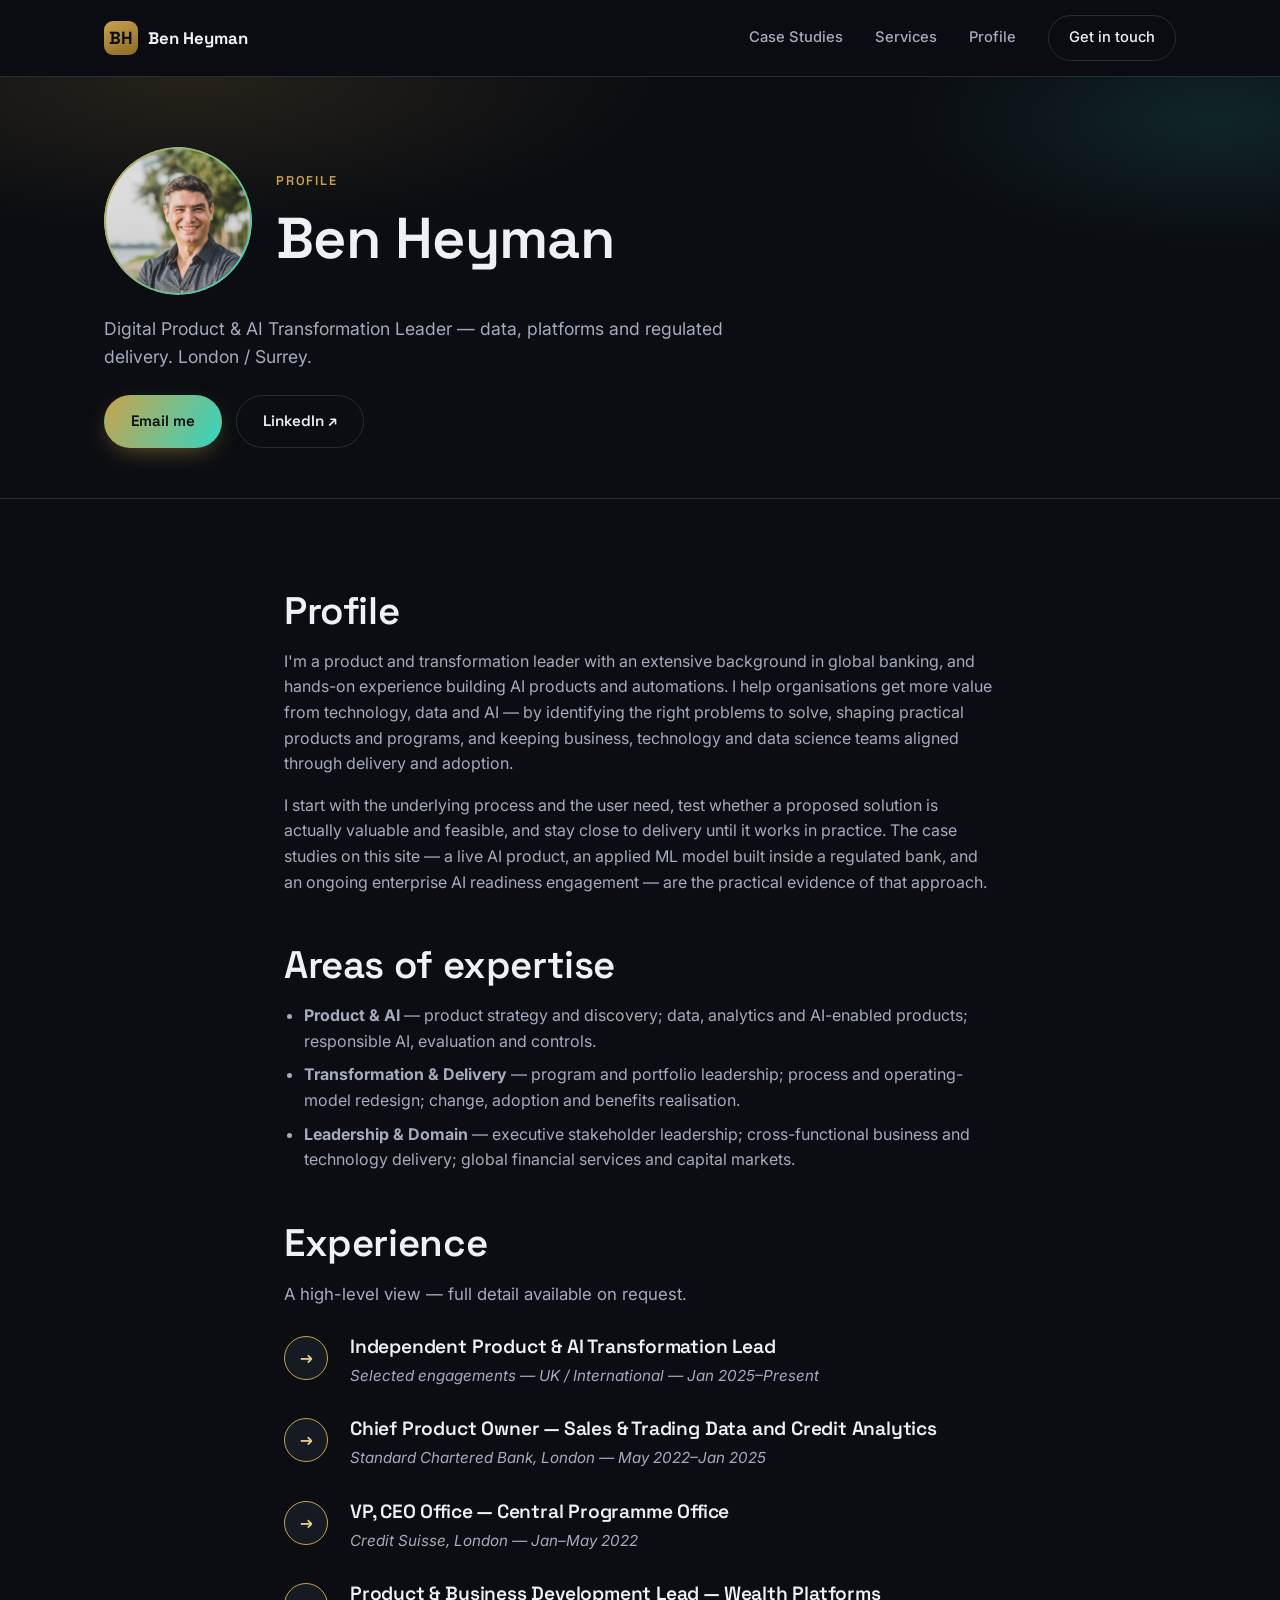
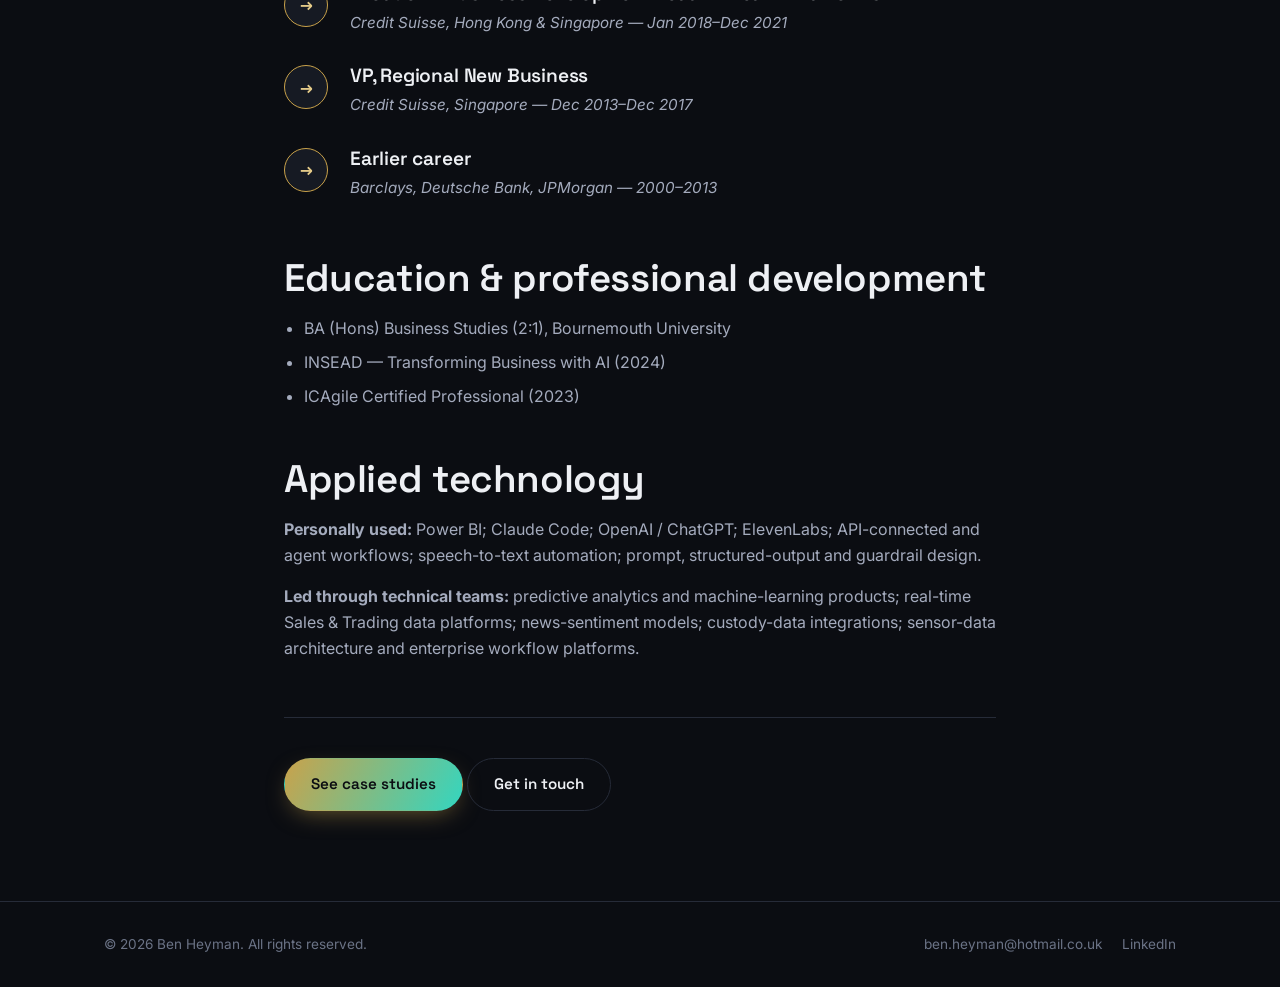
==== commit 0e3184d3: "Drop Legacy & Key branding, rewrite copy, promote governance, fix nav feel - Replace all "Legacy & K" ====
--- a/profile.html
+++ b/profile.html
@@ -3,9 +3,9 @@
 <head>
 <meta charset="UTF-8">
 <meta name="viewport" content="width=device-width, initial-scale=1.0">
-<title>Profile — Ben Heyman | Legacy &amp; Key</title>
+<title>Profile — Ben Heyman</title>
 <meta name="description" content="Ben Heyman — Digital Product & AI Transformation Leader. Background across global banking, product ownership and hands-on AI builds.">
-<link rel="icon" href="data:image/svg+xml,%3Csvg xmlns='http://www.w3.org/2000/svg' viewBox='0 0 100 100'%3E%3Ctext y='.85em' font-size='90'%3E%F0%9F%94%91%3C/text%3E%3C/svg%3E">
+<link rel="icon" href="data:image/svg+xml,%3Csvg xmlns='http://www.w3.org/2000/svg' viewBox='0 0 100 100'%3E%3Crect width='100' height='100' rx='22' fill='%230b0d12'/%3E%3Ctext x='50' y='58' font-family='Arial,sans-serif' font-size='42' font-weight='700' fill='%23c9a24b' text-anchor='middle'%3EBH%3C/text%3E%3C/svg%3E">
 <link rel="preconnect" href="https://fonts.googleapis.com">
 <link rel="preconnect" href="https://fonts.gstatic.com" crossorigin>
 <link href="https://fonts.googleapis.com/css2?family=Space+Grotesk:wght@400;500;600;700&family=Inter:wght@400;500;600&display=swap" rel="stylesheet">
@@ -16,11 +16,11 @@
 <header class="site-header">
   <div class="container header-inner">
     <a href="index.html" class="brand">
-      <span class="brand-mark">🔑</span>
-      <span class="brand-name">Legacy &amp; Key</span>
+      <span class="brand-mark">BH</span>
+      <span class="brand-name">Ben Heyman</span>
     </a>
     <nav class="nav" id="nav">
-      <a href="index.html#work">Work</a>
+      <a href="index.html#work">Case Studies</a>
       <a href="index.html#services">Services</a>
       <a href="profile.html">Profile</a>
       <a href="index.html#contact" class="nav-cta">Get in touch</a>
@@ -121,10 +121,10 @@
 
       <h2>Applied technology</h2>
       <p><strong>Personally used:</strong> Power BI; Claude Code; OpenAI / ChatGPT; ElevenLabs; API-connected and agent workflows; speech-to-text automation; prompt, structured-output and guardrail design.</p>
-      <p><strong>Led through technical teams:</strong> predictive analytics and machine-learning products; real-time Sales &amp; Trading data platforms; Reuters sentiment; custody-data integrations; sensor-data architecture and enterprise workflow platforms.</p>
+      <p><strong>Led through technical teams:</strong> predictive analytics and machine-learning products; real-time Sales &amp; Trading data platforms; news-sentiment models; custody-data integrations; sensor-data architecture and enterprise workflow platforms.</p>
 
       <div class="cs-cta">
-        <a href="index.html#work" class="btn btn-primary">See the work</a>
+        <a href="index.html#work" class="btn btn-primary">See case studies</a>
         <a href="index.html#contact" class="btn btn-ghost">Get in touch</a>
       </div>
     </div>
@@ -133,7 +133,7 @@
 
 <footer class="site-footer">
   <div class="container footer-inner">
-    <span>&copy; <span id="year"></span> Legacy &amp; Key. All rights reserved.</span>
+    <span>&copy; <span id="year"></span> Ben Heyman. All rights reserved.</span>
     <div class="footer-links">
       <a href="mailto:ben.heyman@hotmail.co.uk">ben.heyman@hotmail.co.uk</a>
       <a href="https://www.linkedin.com/in/benheymanai/" target="_blank" rel="noopener">LinkedIn</a>
--- a/css/styles.css
+++ b/css/styles.css
@@ -1,5 +1,5 @@
 /* ===========================================================
-   Legacy & Key — design system
+   Ben Heyman — design system
    =========================================================== */
 
 :root {
@@ -110,6 +110,8 @@
 .hero-anim-in { animation: fadeInUp 0.9s cubic-bezier(.16,.8,.3,1) both; }
 .hero-anim-delay { animation-delay: 0.15s; }
 
+@keyframes spin { from { transform: rotate(0deg); } to { transform: rotate(360deg); } }
+
 /* ---------- buttons ---------- */
 .btn {
   position: relative;
@@ -292,6 +294,12 @@
 .hero-inner { max-width: 760px; }
 .hero-sub { font-size: 1.1rem; max-width: 620px; }
 .hero-actions { display: flex; gap: 14px; margin-top: 28px; flex-wrap: wrap; }
+.hero-capabilities {
+  margin: 26px 0 0;
+  font-size: 0.82rem;
+  color: var(--text-faint);
+  letter-spacing: 0.02em;
+}
 
 /* ---------- hero visual: key + orbit graphic ---------- */
 .hero-visual {
@@ -303,30 +311,22 @@
 }
 .hero-visual svg { width: 100%; max-width: 420px; height: auto; }
 
-.orbit-ring {
-  fill: none;
-  stroke: var(--surface-border);
-  stroke-width: 1;
-}
-.orbit-ring.spin { transform-origin: 210px 210px; animation: spin 40s linear infinite; }
-.orbit-ring.spin-rev { transform-origin: 210px 210px; animation: spin-rev 55s linear infinite; }
-@keyframes spin { from { transform: rotate(0deg); } to { transform: rotate(360deg); } }
-@keyframes spin-rev { from { transform: rotate(360deg); } to { transform: rotate(0deg); } }
-
-.orbit-node {
-  fill: var(--bg);
-  stroke: var(--accent-2);
-  stroke-width: 2;
-}
-.orbit-node.gold { stroke: var(--accent); }
-.orbit-node-dot { animation: pulse-dot 3.2s ease-in-out infinite; }
-@keyframes pulse-dot {
-  0%, 100% { opacity: 0.6; r: 3; }
-  50% { opacity: 1; r: 5; }
-}
-
-.key-glow {
-  filter: drop-shadow(0 0 22px rgba(201,162,75,0.45));
+.hero-photo-frame {
+  position: relative;
+  width: 100%;
+  max-width: 340px;
+  aspect-ratio: 4 / 5;
+  border-radius: 22px;
+  padding: 3px;
+  background: var(--gradient-brand);
+  box-shadow: 0 30px 60px -24px rgba(0,0,0,0.65);
+}
+.hero-photo-frame img {
+  width: 100%;
+  height: 100%;
+  object-fit: cover;
+  border-radius: 19px;
+  display: block;
 }
 
 @media (max-width: 900px) {
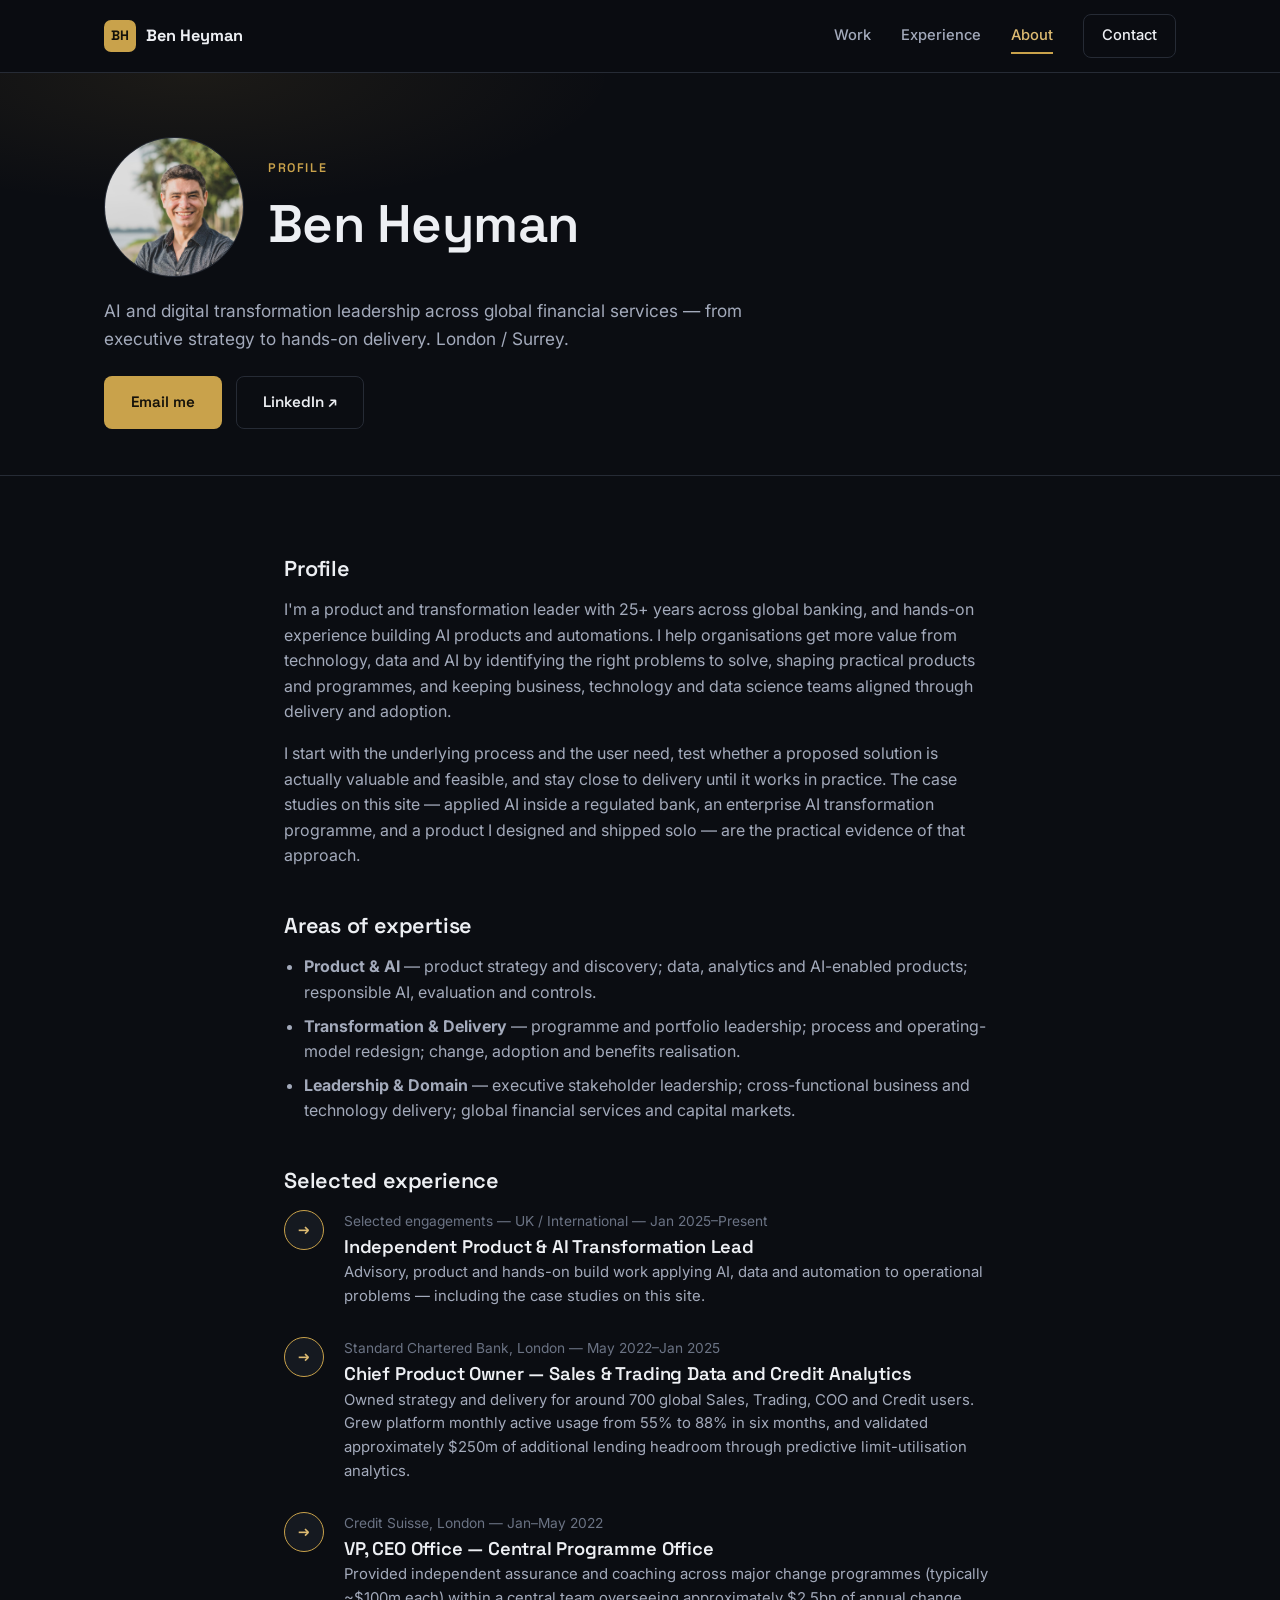
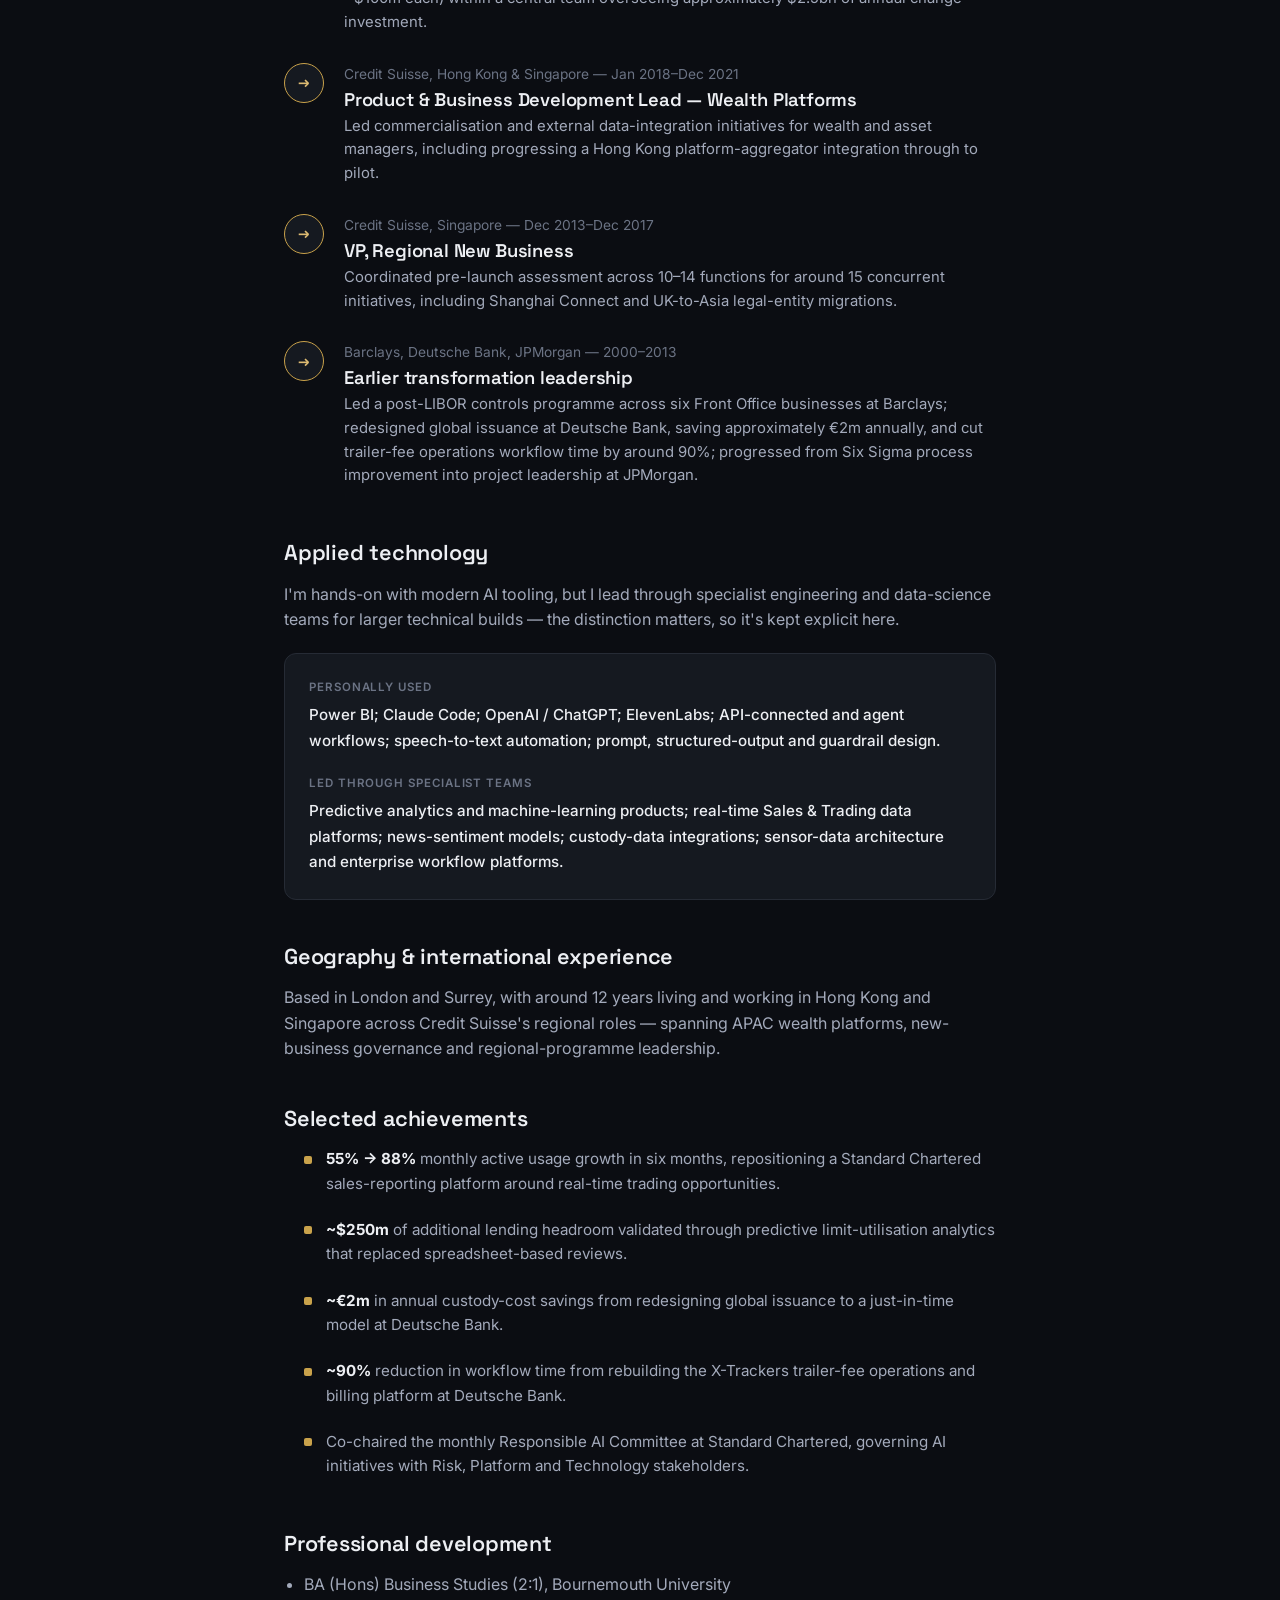
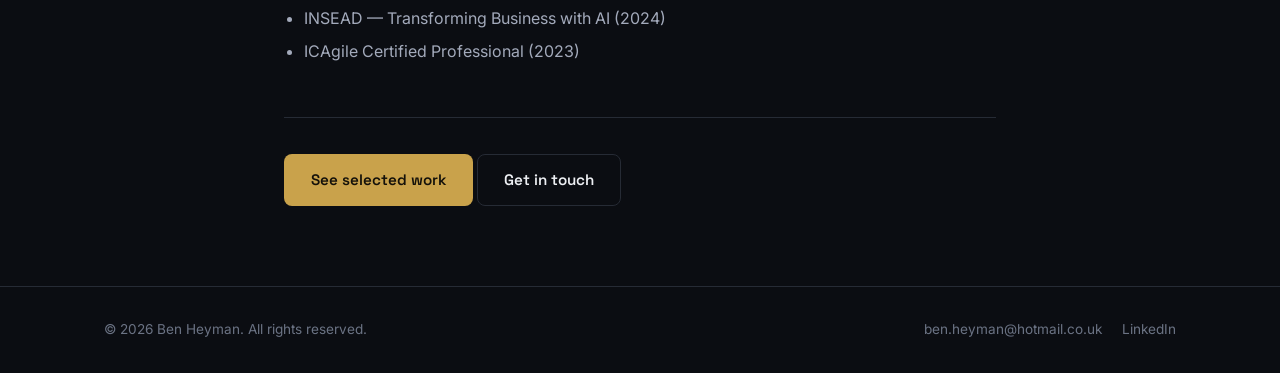
==== commit 62488762: "Reposition as senior executive portfolio, not consultancy site Full redesign per updated brief: this" ====
--- a/profile.html
+++ b/profile.html
@@ -4,7 +4,11 @@
 <meta charset="UTF-8">
 <meta name="viewport" content="width=device-width, initial-scale=1.0">
 <title>Profile — Ben Heyman</title>
-<meta name="description" content="Ben Heyman — Digital Product & AI Transformation Leader. Background across global banking, product ownership and hands-on AI builds.">
+<meta name="description" content="Ben Heyman — 25+ years leading product, transformation, data and AI across global financial services, with hands-on AI product delivery.">
+<meta property="og:type" content="profile">
+<meta property="og:title" content="Profile — Ben Heyman">
+<meta property="og:description" content="25+ years leading product, transformation, data and AI across global financial services, with hands-on AI product delivery.">
+<meta property="og:image" content="../assets/ben-heyman-square.jpg">
 <link rel="icon" href="data:image/svg+xml,%3Csvg xmlns='http://www.w3.org/2000/svg' viewBox='0 0 100 100'%3E%3Crect width='100' height='100' rx='22' fill='%230b0d12'/%3E%3Ctext x='50' y='58' font-family='Arial,sans-serif' font-size='42' font-weight='700' fill='%23c9a24b' text-anchor='middle'%3EBH%3C/text%3E%3C/svg%3E">
 <link rel="preconnect" href="https://fonts.googleapis.com">
 <link rel="preconnect" href="https://fonts.gstatic.com" crossorigin>
@@ -20,10 +24,10 @@
       <span class="brand-name">Ben Heyman</span>
     </a>
     <nav class="nav" id="nav">
-      <a href="index.html#work">Case Studies</a>
-      <a href="index.html#services">Services</a>
-      <a href="profile.html">Profile</a>
-      <a href="index.html#contact" class="nav-cta">Get in touch</a>
+      <a href="index.html#work">Work</a>
+      <a href="index.html#experience">Experience</a>
+      <a href="profile.html" class="active">About</a>
+      <a href="index.html#contact" class="nav-cta">Contact</a>
     </nav>
     <button class="nav-toggle" id="navToggle" aria-label="Toggle menu" aria-expanded="false">
       <span></span><span></span><span></span>
@@ -36,14 +40,14 @@
     <div class="container hero-anim-in">
       <div class="profile-header-row">
         <div class="avatar-badge avatar-large">
-          <img src="assets/ben-heyman-square.jpg" alt="Ben Heyman" loading="lazy">
+          <img src="assets/ben-heyman-square.jpg" alt="Portrait of Ben Heyman" loading="lazy">
         </div>
         <div>
           <p class="eyebrow">Profile</p>
           <h1 style="margin-bottom:0;">Ben Heyman</h1>
         </div>
       </div>
-      <p class="lede">Digital Product &amp; AI Transformation Leader — data, platforms and regulated delivery. London / Surrey.</p>
+      <p class="lede">AI and digital transformation leadership across global financial services — from executive strategy to hands-on delivery. London / Surrey.</p>
       <div class="hero-actions" style="margin-top:24px;">
         <a href="mailto:ben.heyman@hotmail.co.uk" class="btn btn-primary">Email me</a>
         <a href="https://www.linkedin.com/in/benheymanai/" target="_blank" rel="noopener" class="btn btn-ghost">LinkedIn ↗</a>
@@ -54,77 +58,103 @@
   <section class="section">
     <div class="container cs-body reveal">
       <h2>Profile</h2>
-      <p>I'm a product and transformation leader with an extensive background in global banking, and hands-on experience building AI products and automations. I help organisations get more value from technology, data and AI — by identifying the right problems to solve, shaping practical products and programs, and keeping business, technology and data science teams aligned through delivery and adoption.</p>
-      <p>I start with the underlying process and the user need, test whether a proposed solution is actually valuable and feasible, and stay close to delivery until it works in practice. The case studies on this site — a live AI product, an applied ML model built inside a regulated bank, and an ongoing enterprise AI readiness engagement — are the practical evidence of that approach.</p>
+      <p>I'm a product and transformation leader with 25+ years across global banking, and hands-on experience building AI products and automations. I help organisations get more value from technology, data and AI by identifying the right problems to solve, shaping practical products and programmes, and keeping business, technology and data science teams aligned through delivery and adoption.</p>
+      <p>I start with the underlying process and the user need, test whether a proposed solution is actually valuable and feasible, and stay close to delivery until it works in practice. The case studies on this site — applied AI inside a regulated bank, an enterprise AI transformation programme, and a product I designed and shipped solo — are the practical evidence of that approach.</p>
 
       <h2>Areas of expertise</h2>
       <ul>
         <li><strong>Product &amp; AI</strong> — product strategy and discovery; data, analytics and AI-enabled products; responsible AI, evaluation and controls.</li>
-        <li><strong>Transformation &amp; Delivery</strong> — program and portfolio leadership; process and operating-model redesign; change, adoption and benefits realisation.</li>
+        <li><strong>Transformation &amp; Delivery</strong> — programme and portfolio leadership; process and operating-model redesign; change, adoption and benefits realisation.</li>
         <li><strong>Leadership &amp; Domain</strong> — executive stakeholder leadership; cross-functional business and technology delivery; global financial services and capital markets.</li>
       </ul>
 
-      <h2>Experience</h2>
-      <p class="section-lede" style="margin-bottom:28px;">A high-level view — full detail available on request.</p>
+      <h2>Selected experience</h2>
 
       <ol class="steps">
         <li class="step">
           <span class="step-num">→</span>
           <div>
+            <p class="step-meta">Selected engagements — UK / International — Jan 2025–Present</p>
             <h3>Independent Product &amp; AI Transformation Lead</h3>
-            <p><em>Selected engagements — UK / International — Jan 2025–Present</em></p>
+            <p>Advisory, product and hands-on build work applying AI, data and automation to operational problems — including the case studies on this site.</p>
           </div>
         </li>
         <li class="step">
           <span class="step-num">→</span>
           <div>
+            <p class="step-meta">Standard Chartered Bank, London — May 2022–Jan 2025</p>
             <h3>Chief Product Owner — Sales &amp; Trading Data and Credit Analytics</h3>
-            <p><em>Standard Chartered Bank, London — May 2022–Jan 2025</em></p>
+            <p>Owned strategy and delivery for around 700 global Sales, Trading, COO and Credit users. Grew platform monthly active usage from 55% to 88% in six months, and validated approximately $250m of additional lending headroom through predictive limit-utilisation analytics.</p>
           </div>
         </li>
         <li class="step">
           <span class="step-num">→</span>
           <div>
+            <p class="step-meta">Credit Suisse, London — Jan–May 2022</p>
             <h3>VP, CEO Office — Central Programme Office</h3>
-            <p><em>Credit Suisse, London — Jan–May 2022</em></p>
+            <p>Provided independent assurance and coaching across major change programmes (typically ~$100m each) within a central team overseeing approximately $2.5bn of annual change investment.</p>
           </div>
         </li>
         <li class="step">
           <span class="step-num">→</span>
           <div>
+            <p class="step-meta">Credit Suisse, Hong Kong &amp; Singapore — Jan 2018–Dec 2021</p>
             <h3>Product &amp; Business Development Lead — Wealth Platforms</h3>
-            <p><em>Credit Suisse, Hong Kong &amp; Singapore — Jan 2018–Dec 2021</em></p>
+            <p>Led commercialisation and external data-integration initiatives for wealth and asset managers, including progressing a Hong Kong platform-aggregator integration through to pilot.</p>
           </div>
         </li>
         <li class="step">
           <span class="step-num">→</span>
           <div>
+            <p class="step-meta">Credit Suisse, Singapore — Dec 2013–Dec 2017</p>
             <h3>VP, Regional New Business</h3>
-            <p><em>Credit Suisse, Singapore — Dec 2013–Dec 2017</em></p>
+            <p>Coordinated pre-launch assessment across 10–14 functions for around 15 concurrent initiatives, including Shanghai Connect and UK-to-Asia legal-entity migrations.</p>
           </div>
         </li>
         <li class="step">
           <span class="step-num">→</span>
           <div>
-            <h3>Earlier career</h3>
-            <p><em>Barclays, Deutsche Bank, JPMorgan — 2000–2013</em></p>
+            <p class="step-meta">Barclays, Deutsche Bank, JPMorgan — 2000–2013</p>
+            <h3>Earlier transformation leadership</h3>
+            <p>Led a post-LIBOR controls programme across six Front Office businesses at Barclays; redesigned global issuance at Deutsche Bank, saving approximately &euro;2m annually, and cut trailer-fee operations workflow time by around 90%; progressed from Six Sigma process improvement into project leadership at JPMorgan.</p>
           </div>
         </li>
       </ol>
 
-      <h2>Education &amp; professional development</h2>
+      <h2>Applied technology</h2>
+      <p>I'm hands-on with modern AI tooling, but I lead through specialist engineering and data-science teams for larger technical builds — the distinction matters, so it's kept explicit here.</p>
+      <div class="cs-meta" style="margin-top:20px;">
+        <div class="cs-meta-item" style="grid-column: 1 / -1;">
+          <span class="label">Personally used</span>
+          <span class="value">Power BI; Claude Code; OpenAI / ChatGPT; ElevenLabs; API-connected and agent workflows; speech-to-text automation; prompt, structured-output and guardrail design.</span>
+        </div>
+        <div class="cs-meta-item" style="grid-column: 1 / -1;">
+          <span class="label">Led through specialist teams</span>
+          <span class="value">Predictive analytics and machine-learning products; real-time Sales &amp; Trading data platforms; news-sentiment models; custody-data integrations; sensor-data architecture and enterprise workflow platforms.</span>
+        </div>
+      </div>
+
+      <h2>Geography &amp; international experience</h2>
+      <p>Based in London and Surrey, with around 12 years living and working in Hong Kong and Singapore across Credit Suisse's regional roles — spanning APAC wealth platforms, new-business governance and regional-programme leadership.</p>
+
+      <h2>Selected achievements</h2>
+      <ul class="achievement-list">
+        <li><strong>55% → 88%</strong> monthly active usage growth in six months, repositioning a Standard Chartered sales-reporting platform around real-time trading opportunities.</li>
+        <li><strong>~$250m</strong> of additional lending headroom validated through predictive limit-utilisation analytics that replaced spreadsheet-based reviews.</li>
+        <li><strong>~&euro;2m</strong> in annual custody-cost savings from redesigning global issuance to a just-in-time model at Deutsche Bank.</li>
+        <li><strong>~90%</strong> reduction in workflow time from rebuilding the X-Trackers trailer-fee operations and billing platform at Deutsche Bank.</li>
+        <li>Co-chaired the monthly Responsible AI Committee at Standard Chartered, governing AI initiatives with Risk, Platform and Technology stakeholders.</li>
+      </ul>
+
+      <h2>Professional development</h2>
       <ul>
         <li>BA (Hons) Business Studies (2:1), Bournemouth University</li>
         <li>INSEAD — Transforming Business with AI (2024)</li>
         <li>ICAgile Certified Professional (2023)</li>
       </ul>
 
-      <h2>Applied technology</h2>
-      <p><strong>Personally used:</strong> Power BI; Claude Code; OpenAI / ChatGPT; ElevenLabs; API-connected and agent workflows; speech-to-text automation; prompt, structured-output and guardrail design.</p>
-      <p><strong>Led through technical teams:</strong> predictive analytics and machine-learning products; real-time Sales &amp; Trading data platforms; news-sentiment models; custody-data integrations; sensor-data architecture and enterprise workflow platforms.</p>
-
       <div class="cs-cta">
-        <a href="index.html#work" class="btn btn-primary">See case studies</a>
+        <a href="index.html#work" class="btn btn-primary">See selected work</a>
         <a href="index.html#contact" class="btn btn-ghost">Get in touch</a>
       </div>
     </div>
--- a/css/styles.css
+++ b/css/styles.css
@@ -1,27 +1,27 @@
 /* ===========================================================
    Ben Heyman — design system
+   Restrained, editorial, dark. One accent colour. Motion is
+   subtle and purposeful — this is a senior professional's
+   portfolio, not a product-launch page.
    =========================================================== */
 
 :root {
   --bg: #0b0d12;
-  --bg-alt: #11141b;
-  --surface: #161a23;
-  --surface-border: #262b38;
-  --text: #eef0f4;
-  --text-dim: #a4abbd;
-  --text-faint: #6b7386;
-  --accent: #c9a24b;       /* brass / key gold */
-  --accent-soft: #e7cd8a;
-  --accent-contrast: #0b0d12;
-  --accent-2: #33d6c0;     /* signal teal */
-  --accent-2-soft: #8ff0e2;
-  --gradient-brand: linear-gradient(120deg, var(--accent) 0%, var(--accent-2) 100%);
+  --bg-alt: #10131a;
+  --surface: #151920;
+  --surface-border: #262b35;
+  --text: #edeff3;
+  --text-dim: #a3aabb;
+  --text-faint: #6b7384;
+  --accent: #c9a24b;       /* brass / gold — used sparingly */
+  --accent-soft: #ddbb72;
+  --accent-contrast: #14110a;
 
   --font-display: "Space Grotesk", "Inter", system-ui, sans-serif;
   --font-body: "Inter", system-ui, sans-serif;
 
   --container: 1120px;
-  --radius: 14px;
+  --radius: 12px;
   --radius-sm: 8px;
 }
 
@@ -58,114 +58,106 @@
 h1, h2, h3, h4 {
   font-family: var(--font-display);
   font-weight: 600;
-  line-height: 1.15;
+  line-height: 1.18;
   margin: 0 0 16px;
   letter-spacing: -0.01em;
 }
 
-h1 { font-size: clamp(2.2rem, 5vw, 3.6rem); }
-h2 { font-size: clamp(1.7rem, 3.2vw, 2.4rem); }
-h3 { font-size: 1.2rem; }
+h1 { font-size: clamp(2.1rem, 4.6vw, 3.3rem); }
+h2 { font-size: clamp(1.6rem, 3vw, 2.2rem); }
+h3 { font-size: 1.15rem; }
 
 p { margin: 0 0 16px; color: var(--text-dim); }
 
 a { color: var(--accent-soft); text-decoration: none; }
 a:hover { text-decoration: underline; }
 
+a:focus-visible,
+button:focus-visible,
+input:focus-visible,
+textarea:focus-visible {
+  outline: 2px solid var(--accent-soft);
+  outline-offset: 3px;
+}
+
 .eyebrow {
   font-family: var(--font-display);
-  font-size: 0.8rem;
-  letter-spacing: 0.14em;
+  font-size: 0.78rem;
+  letter-spacing: 0.13em;
   text-transform: uppercase;
   color: var(--accent);
   margin: 0 0 10px;
   font-weight: 600;
 }
 
-.text-gradient {
-  background: var(--gradient-brand);
-  -webkit-background-clip: text;
-  background-clip: text;
-  color: transparent;
-}
-
-/* ---------- scroll reveal ---------- */
+/* ---------- scroll reveal (subtle) ---------- */
 .reveal {
   opacity: 0;
-  transform: translateY(22px);
-  transition: opacity 0.7s cubic-bezier(.16,.8,.3,1), transform 0.7s cubic-bezier(.16,.8,.3,1);
+  transform: translateY(16px);
+  transition: opacity 0.6s ease, transform 0.6s ease;
 }
 .reveal.is-visible { opacity: 1; transform: translateY(0); }
 .reveal-group .reveal:nth-child(1) { transition-delay: 0s; }
-.reveal-group .reveal:nth-child(2) { transition-delay: 0.08s; }
-.reveal-group .reveal:nth-child(3) { transition-delay: 0.16s; }
-.reveal-group .reveal:nth-child(4) { transition-delay: 0.24s; }
-.reveal-group .reveal:nth-child(5) { transition-delay: 0.32s; }
-.reveal-group .reveal:nth-child(6) { transition-delay: 0.4s; }
+.reveal-group .reveal:nth-child(2) { transition-delay: 0.06s; }
+.reveal-group .reveal:nth-child(3) { transition-delay: 0.12s; }
+.reveal-group .reveal:nth-child(4) { transition-delay: 0.18s; }
+.reveal-group .reveal:nth-child(5) { transition-delay: 0.24s; }
+.reveal-group .reveal:nth-child(6) { transition-delay: 0.3s; }
 
 @keyframes fadeInUp {
-  from { opacity: 0; transform: translateY(26px); }
+  from { opacity: 0; transform: translateY(18px); }
   to { opacity: 1; transform: translateY(0); }
 }
-.hero-anim-in { animation: fadeInUp 0.9s cubic-bezier(.16,.8,.3,1) both; }
-.hero-anim-delay { animation-delay: 0.15s; }
-
-@keyframes spin { from { transform: rotate(0deg); } to { transform: rotate(360deg); } }
+.hero-anim-in { animation: fadeInUp 0.7s ease both; }
+.hero-anim-delay { animation-delay: 0.12s; }
 
 /* ---------- buttons ---------- */
 .btn {
-  position: relative;
   display: inline-flex;
   align-items: center;
   gap: 8px;
   padding: 13px 26px;
-  border-radius: 999px;
+  border-radius: 8px;
   font-family: var(--font-display);
   font-weight: 600;
   font-size: 0.95rem;
   border: 1px solid transparent;
   cursor: pointer;
-  transition: transform 0.15s ease, background 0.15s ease, border-color 0.15s ease, color .15s ease, box-shadow .2s ease;
+  transition: transform 0.15s ease, background 0.15s ease, border-color 0.15s ease, color .15s ease;
   text-decoration: none;
-  overflow: hidden;
-  isolation: isolate;
-}
-.btn:hover { transform: translateY(-2px); text-decoration: none; }
-
-.btn::after {
-  content: "";
-  position: absolute;
-  inset: 0;
-  z-index: -1;
-  background: linear-gradient(120deg, transparent 30%, rgba(255,255,255,0.35) 50%, transparent 70%);
-  transform: translateX(-120%);
-  transition: transform 0.6s ease;
-}
-.btn:hover::after { transform: translateX(120%); }
+}
+.btn:hover { transform: translateY(-1px); text-decoration: none; }
 
 .btn-primary {
-  background: var(--gradient-brand);
+  background: var(--accent);
   color: var(--accent-contrast);
-  box-shadow: 0 8px 24px -8px rgba(201,162,75,0.55);
-}
-.btn-primary:hover { box-shadow: 0 10px 28px -6px rgba(51,214,192,0.5); }
+}
+.btn-primary:hover { background: var(--accent-soft); }
 
 .btn-ghost {
   background: transparent;
   color: var(--text);
   border-color: var(--surface-border);
 }
-.btn-ghost:hover { border-color: var(--accent-2); color: var(--accent-2-soft); }
+.btn-ghost:hover { border-color: var(--accent); color: var(--accent-soft); }
+
+.btn-disabled {
+  background: transparent;
+  color: var(--text-faint);
+  border-color: var(--surface-border);
+  cursor: default;
+}
+.btn-disabled:hover { transform: none; }
 
 .btn-small { padding: 9px 18px; font-size: 0.85rem; }
-.btn-large { padding: 18px 38px; font-size: 1.05rem; }
+.btn-large { padding: 16px 34px; font-size: 1.02rem; }
 
 /* ---------- header ---------- */
 .site-header {
   position: sticky;
   top: 0;
   z-index: 100;
-  background: rgba(11, 13, 18, 0.85);
+  background: rgba(11, 13, 18, 0.9);
   backdrop-filter: blur(10px);
   border-bottom: 1px solid var(--surface-border);
 }
@@ -174,7 +166,7 @@
   display: flex;
   align-items: center;
   justify-content: space-between;
-  height: 76px;
+  height: 72px;
 }
 
 .brand {
@@ -183,7 +175,7 @@
   gap: 10px;
   font-family: var(--font-display);
   font-weight: 700;
-  font-size: 1.05rem;
+  font-size: 1.02rem;
   color: var(--text);
 }
 .brand:hover { text-decoration: none; }
@@ -192,18 +184,19 @@
   display: inline-flex;
   align-items: center;
   justify-content: center;
-  width: 34px;
-  height: 34px;
-  border-radius: 9px;
-  background: linear-gradient(155deg, var(--accent), #8a6a24);
-  color: #0b0d12;
-  font-size: 1.1rem;
+  width: 32px;
+  height: 32px;
+  border-radius: 7px;
+  background: var(--accent);
+  color: var(--accent-contrast);
+  font-size: 0.85rem;
+  font-weight: 700;
 }
 
 .nav {
   display: flex;
   align-items: center;
-  gap: 32px;
+  gap: 30px;
 }
 
 .nav a {
@@ -222,15 +215,15 @@
   right: 100%;
   bottom: -6px;
   height: 2px;
-  background: var(--gradient-brand);
-  transition: right 0.25s ease;
+  background: var(--accent);
+  transition: right 0.2s ease;
 }
 .nav a:not(.nav-cta):hover::after,
 .nav a:not(.nav-cta).active::after { right: 0; }
 
 .nav-cta {
-  padding: 10px 20px;
-  border-radius: 999px;
+  padding: 9px 18px;
+  border-radius: 8px;
   border: 1px solid var(--surface-border);
   color: var(--text) !important;
 }
@@ -255,130 +248,124 @@
 /* ---------- hero ---------- */
 .hero {
   position: relative;
-  padding: 130px 0 90px;
+  padding: 96px 0 72px;
   background:
-    radial-gradient(ellipse 60% 50% at 20% -10%, rgba(201,162,75,0.16), transparent 60%),
-    radial-gradient(ellipse 50% 40% at 90% 10%, rgba(51,214,192,0.14), transparent 60%),
+    radial-gradient(ellipse 55% 45% at 25% -15%, rgba(201,162,75,0.10), transparent 60%),
     var(--bg);
   border-bottom: 1px solid var(--surface-border);
-  overflow: hidden;
 }
 
 .hero-grid {
   position: relative;
-  z-index: 1;
   display: grid;
   grid-template-columns: 1.15fr 0.85fr;
-  gap: 40px;
-  align-items: center;
-}
-
-.hero-orbs { position: absolute; inset: 0; z-index: 0; pointer-events: none; }
-.orb {
-  position: absolute;
-  border-radius: 50%;
-  filter: blur(60px);
-  opacity: 0.35;
-  animation: drift 16s ease-in-out infinite;
-}
-.orb-1 { width: 340px; height: 340px; left: -80px; top: -60px; background: var(--accent); animation-delay: 0s; }
-.orb-2 { width: 280px; height: 280px; right: 6%; top: 10%; background: var(--accent-2); animation-delay: -5s; }
-.orb-3 { width: 220px; height: 220px; left: 40%; bottom: -100px; background: var(--accent-2); opacity: 0.2; animation-delay: -10s; }
-
-@keyframes drift {
-  0%, 100% { transform: translate(0, 0) scale(1); }
-  33% { transform: translate(24px, -18px) scale(1.06); }
-  66% { transform: translate(-18px, 14px) scale(0.96); }
+  gap: 48px;
+  align-items: center;
 }
 
 .hero-inner { max-width: 760px; }
-.hero-sub { font-size: 1.1rem; max-width: 620px; }
-.hero-actions { display: flex; gap: 14px; margin-top: 28px; flex-wrap: wrap; }
+.hero-sub { font-size: 1.08rem; max-width: 600px; }
+.hero-actions { display: flex; gap: 14px; margin-top: 26px; flex-wrap: wrap; }
 .hero-capabilities {
-  margin: 26px 0 0;
+  margin: 24px 0 0;
+  font-size: 0.85rem;
+  color: var(--text-faint);
+  letter-spacing: 0.01em;
+}
+.hero-employers {
+  margin-top: 30px;
+  padding-top: 22px;
+  border-top: 1px solid var(--surface-border);
   font-size: 0.82rem;
   color: var(--text-faint);
   letter-spacing: 0.02em;
 }
-
-/* ---------- hero visual: key + orbit graphic ---------- */
+.hero-employers strong { color: var(--text-dim); font-weight: 500; }
+
+/* ---------- hero photo ---------- */
 .hero-visual {
   position: relative;
   display: flex;
   align-items: center;
   justify-content: center;
-  min-height: 360px;
-}
-.hero-visual svg { width: 100%; max-width: 420px; height: auto; }
+}
 
 .hero-photo-frame {
   position: relative;
   width: 100%;
-  max-width: 340px;
+  max-width: 320px;
   aspect-ratio: 4 / 5;
-  border-radius: 22px;
-  padding: 3px;
-  background: var(--gradient-brand);
-  box-shadow: 0 30px 60px -24px rgba(0,0,0,0.65);
+  border-radius: var(--radius);
+  border: 1px solid var(--surface-border);
+  overflow: hidden;
+  box-shadow: 0 24px 48px -24px rgba(0,0,0,0.7);
 }
 .hero-photo-frame img {
   width: 100%;
   height: 100%;
   object-fit: cover;
-  border-radius: 19px;
   display: block;
 }
 
 @media (max-width: 900px) {
   .hero-grid { grid-template-columns: 1fr; }
-  .hero-visual { min-height: 240px; order: -1; opacity: 0.7; }
+  .hero-visual { order: -1; }
+  .hero-photo-frame { max-width: 220px; margin: 0 auto; }
 }
 
 .page-hero {
-  padding: 70px 0 50px;
+  padding: 64px 0 46px;
   border-bottom: 1px solid var(--surface-border);
-  background:
-    radial-gradient(ellipse 60% 60% at 15% 0%, rgba(201,162,75,0.14), transparent 60%),
-    radial-gradient(ellipse 40% 50% at 95% 10%, rgba(51,214,192,0.12), transparent 60%);
+  background: radial-gradient(ellipse 55% 55% at 15% 0%, rgba(201,162,75,0.09), transparent 60%);
 }
 .page-hero .eyebrow { margin-bottom: 14px; }
 .page-hero h1 { max-width: 780px; }
-.page-hero .lede { font-size: 1.1rem; max-width: 680px; }
-.back-link { display: inline-block; margin-bottom: 24px; font-size: 0.9rem; color: var(--text-faint); }
+.page-hero .lede { font-size: 1.08rem; max-width: 680px; }
+.back-link { display: inline-block; margin-bottom: 22px; font-size: 0.9rem; color: var(--text-faint); }
 .back-link:hover { color: var(--accent-soft); }
 
 /* ---------- sections ---------- */
-.section { padding: 90px 0; }
+.section { padding: 80px 0; }
 .section-alt { background: var(--bg-alt); border-top: 1px solid var(--surface-border); border-bottom: 1px solid var(--surface-border); }
-.section-lede { max-width: 620px; font-size: 1.05rem; margin-bottom: 40px; }
-
-/* ---------- cards / grid ---------- */
+.section-lede { max-width: 620px; font-size: 1.02rem; margin-bottom: 36px; }
+
+/* ---------- credibility strip ---------- */
+.credibility-strip {
+  padding: 44px 0;
+  border-bottom: 1px solid var(--surface-border);
+  background: var(--bg-alt);
+}
+.credibility-grid {
+  display: grid;
+  grid-template-columns: repeat(auto-fit, minmax(220px, 1fr));
+  gap: 32px;
+}
+.credibility-item { text-align: left; }
+.credibility-num {
+  display: block;
+  font-family: var(--font-display);
+  font-size: 1.7rem;
+  font-weight: 700;
+  color: var(--accent);
+  margin-bottom: 4px;
+}
+.credibility-label { font-size: 0.9rem; color: var(--text-dim); }
+
+/* ---------- generic card grid (services / expertise) ---------- */
 .card-grid {
   display: grid;
   grid-template-columns: repeat(auto-fit, minmax(240px, 1fr));
-  gap: 22px;
+  gap: 20px;
 }
 
 .card {
-  position: relative;
-  background: var(--surface);
-  border: 1px solid var(--surface-border);
-  border-radius: var(--radius);
-  padding: 28px;
-  overflow: hidden;
-  transition: border-color .2s ease, transform .2s ease;
-}
-.card::before {
-  content: "";
-  position: absolute;
-  inset: 0;
-  background: radial-gradient(220px circle at var(--mx, 50%) var(--my, 0%), rgba(201,162,75,0.14), transparent 65%);
-  opacity: 0;
-  transition: opacity .3s ease;
-  pointer-events: none;
-}
-.card:hover::before { opacity: 1; }
-.card:hover { border-color: var(--accent); transform: translateY(-3px); }
+  background: var(--surface);
+  border: 1px solid var(--surface-border);
+  border-radius: var(--radius);
+  padding: 26px;
+  transition: border-color .2s ease;
+}
+.card:hover { border-color: var(--accent); }
 .card-icon {
   font-family: var(--font-display);
   color: var(--accent);
@@ -390,67 +377,40 @@
 .card h3 { margin-bottom: 10px; }
 .card p { margin-bottom: 0; font-size: 0.95rem; }
 
-/* ---------- work / case study cards ---------- */
-.work-grid {
-  display: grid;
-  grid-template-columns: repeat(auto-fit, minmax(300px, 1fr));
-  gap: 24px;
+/* ---------- selected work ---------- */
+.work-list {
+  display: flex;
+  flex-direction: column;
+  gap: 20px;
 }
 
 .work-card {
-  position: relative;
-  display: flex;
-  flex-direction: column;
-  background: var(--surface);
-  border: 1px solid var(--surface-border);
-  border-radius: var(--radius);
-  overflow: hidden;
-  transition: border-color .2s ease, transform .2s ease, box-shadow .3s ease;
-  height: 100%;
+  display: block;
+  background: var(--surface);
+  border: 1px solid var(--surface-border);
+  border-radius: var(--radius);
+  padding: 32px;
+  transition: border-color .2s ease, transform .2s ease;
 }
 .work-card:hover {
   border-color: var(--accent);
-  transform: translateY(-5px);
+  transform: translateY(-2px);
   text-decoration: none;
-  box-shadow: 0 18px 40px -20px rgba(0,0,0,0.6);
-}
-
-.work-card-cover {
-  position: relative;
-  height: 140px;
-  overflow: hidden;
-  background: var(--bg-alt);
-}
-.work-card-cover::before {
-  content: "";
-  position: absolute;
-  inset: -20%;
-  background: var(--cover-gradient, var(--gradient-brand));
-  opacity: 0.22;
-  transition: opacity .3s ease, transform .5s ease;
-}
-.work-card:hover .work-card-cover::before { opacity: 0.34; transform: scale(1.06); }
-.work-card-cover::after {
-  content: "";
-  position: absolute;
-  inset: 0;
-  background-image: radial-gradient(rgba(255,255,255,0.10) 1px, transparent 1px);
-  background-size: 18px 18px;
-  mask-image: linear-gradient(to bottom, black, transparent);
-}
-.work-card-cover svg {
-  position: absolute;
-  right: 18px;
-  bottom: -10px;
-  width: 92px;
-  height: 92px;
-  opacity: 0.9;
-  transition: transform .4s ease;
-}
-.work-card:hover .work-card-cover svg { transform: translateY(-6px) rotate(-4deg); }
-
-.work-card-top {
-  padding: 24px 28px 0;
+}
+
+.work-card-featured {
+  padding: 40px;
+  border-color: rgba(201,162,75,0.35);
+  background: linear-gradient(180deg, rgba(201,162,75,0.05), transparent 60%), var(--surface);
+}
+
+.work-card-head {
+  display: flex;
+  align-items: baseline;
+  justify-content: space-between;
+  gap: 16px;
+  flex-wrap: wrap;
+  margin-bottom: 14px;
 }
 
 .work-tag {
@@ -460,18 +420,36 @@
   letter-spacing: 0.08em;
   text-transform: uppercase;
   color: var(--accent);
-  background: rgba(201,162,75,0.1);
-  border: 1px solid rgba(201,162,75,0.3);
+}
+
+.work-card h3 { color: var(--text); margin-bottom: 10px; }
+.work-card-featured h3 { font-size: 1.5rem; }
+.work-card p { font-size: 0.97rem; margin-bottom: 0; color: var(--text-dim); }
+
+.work-pair {
+  display: grid;
+  grid-template-columns: repeat(auto-fit, minmax(280px, 1fr));
+  gap: 20px;
+}
+
+.pill-row {
+  display: flex;
+  flex-wrap: wrap;
+  gap: 8px;
+  margin-top: 18px;
+}
+.pill {
+  font-size: 0.76rem;
+  font-weight: 500;
+  color: var(--text-dim);
+  border: 1px solid var(--surface-border);
   border-radius: 999px;
-  padding: 4px 12px;
-  margin-bottom: 16px;
-}
-
-.work-card h3 { color: var(--text); margin-bottom: 10px; }
-.work-card p { font-size: 0.95rem; margin-bottom: 0; }
-.work-card-body { padding: 0 28px 28px; flex: 1; }
+  padding: 5px 12px;
+}
+
 .work-card-foot {
-  padding: 16px 28px;
+  margin-top: 20px;
+  padding-top: 16px;
   border-top: 1px solid var(--surface-border);
   font-size: 0.85rem;
   font-weight: 600;
@@ -480,7 +458,7 @@
 
 .status-pill {
   display: inline-block;
-  font-size: 0.7rem;
+  font-size: 0.68rem;
   font-weight: 600;
   letter-spacing: 0.06em;
   text-transform: uppercase;
@@ -488,17 +466,56 @@
   border-radius: 999px;
   margin-left: 10px;
   vertical-align: middle;
-  background: rgba(166,166,166,0.12);
+  background: rgba(166,166,166,0.1);
   color: var(--text-faint);
   border: 1px solid var(--surface-border);
 }
+
+/* ---------- how I work (stage flow) ---------- */
+.stage-flow {
+  display: grid;
+  grid-template-columns: repeat(auto-fit, minmax(190px, 1fr));
+  gap: 20px;
+}
+.stage {
+  border: 1px solid var(--surface-border);
+  border-radius: var(--radius);
+  padding: 22px 20px;
+  background: var(--surface);
+}
+.stage-num {
+  font-family: var(--font-display);
+  color: var(--accent);
+  font-weight: 700;
+  font-size: 0.8rem;
+  letter-spacing: 0.08em;
+  margin-bottom: 12px;
+}
+.stage h3 { font-size: 1rem; margin-bottom: 8px; }
+.stage p { font-size: 0.88rem; margin-bottom: 0; }
+
+/* ---------- experience evidence cards ---------- */
+.evidence-grid {
+  display: grid;
+  grid-template-columns: repeat(auto-fit, minmax(260px, 1fr));
+  gap: 20px;
+}
+.evidence-card {
+  border: 1px solid var(--surface-border);
+  border-radius: var(--radius);
+  padding: 24px;
+  background: var(--surface);
+}
+.evidence-card .eyebrow { margin-bottom: 8px; font-size: 0.72rem; }
+.evidence-card h3 { font-size: 1rem; margin-bottom: 6px; }
+.evidence-card p { font-size: 0.9rem; margin-bottom: 0; }
 
 /* ---------- case study detail layout ---------- */
 .cs-meta {
   display: grid;
   grid-template-columns: repeat(auto-fit, minmax(160px, 1fr));
   gap: 20px;
-  margin: 36px 0;
+  margin: 32px 0;
   padding: 24px;
   background: var(--surface);
   border: 1px solid var(--surface-border);
@@ -516,7 +533,7 @@
 .cs-meta-item .value { color: var(--text); font-weight: 500; font-size: 0.95rem; }
 
 .cs-body { max-width: 760px; }
-.cs-body h2 { margin-top: 48px; }
+.cs-body h2 { margin-top: 44px; font-size: 1.35rem; }
 .cs-body h2:first-child { margin-top: 0; }
 .cs-body ul { color: var(--text-dim); padding-left: 20px; }
 .cs-body li { margin-bottom: 8px; }
@@ -527,44 +544,82 @@
   border-left: 3px solid var(--accent);
   border-radius: var(--radius-sm);
   padding: 20px 24px;
+  margin: 24px 0;
+  font-size: 0.95rem;
+}
+
+.demo-cta {
+  display: flex;
+  align-items: center;
+  justify-content: space-between;
+  flex-wrap: wrap;
+  gap: 16px;
   margin: 28px 0;
-  font-size: 0.95rem;
-}
-.callout strong { color: var(--text); }
-
-.placeholder-note {
-  background: rgba(201,162,75,0.08);
-  border: 1px dashed rgba(201,162,75,0.4);
-  border-radius: var(--radius-sm);
-  padding: 16px 20px;
-  font-size: 0.88rem;
-  color: var(--accent-soft);
+  padding: 22px 26px;
+  background: var(--surface);
+  border: 1px solid var(--surface-border);
+  border-radius: var(--radius);
+}
+.demo-cta-text .label {
+  font-size: 0.72rem;
+  text-transform: uppercase;
+  letter-spacing: 0.08em;
+  color: var(--text-faint);
+  font-weight: 600;
+  display: block;
+  margin-bottom: 4px;
+}
+.demo-cta-text p { margin-bottom: 0; font-size: 0.9rem; }
+
+/* Reserved media component — degrades to nothing when no asset is supplied */
+.cs-media {
   margin: 28px 0;
-}
+  border-radius: var(--radius);
+  border: 1px solid var(--surface-border);
+  overflow: hidden;
+}
+.cs-media img { width: 100%; display: block; }
+.cs-media figcaption {
+  padding: 10px 16px;
+  font-size: 0.82rem;
+  color: var(--text-faint);
+  border-top: 1px solid var(--surface-border);
+}
+
+.funnel {
+  margin: 28px 0;
+  display: grid;
+  gap: 10px;
+}
+.funnel-row { display: grid; grid-template-columns: 120px 1fr auto; align-items: center; gap: 14px; }
+.funnel-label { font-size: 0.85rem; color: var(--text-dim); }
+.funnel-bar-track { background: var(--surface); border: 1px solid var(--surface-border); border-radius: 999px; height: 14px; overflow: hidden; }
+.funnel-bar { height: 100%; background: var(--accent); border-radius: 999px; }
+.funnel-value { font-family: var(--font-display); font-weight: 700; font-size: 0.95rem; color: var(--text); text-align: right; min-width: 60px; }
 
 .cs-cta {
-  margin-top: 56px;
-  padding-top: 40px;
+  margin-top: 52px;
+  padding-top: 36px;
   border-top: 1px solid var(--surface-border);
 }
 
-/* ---------- recipe / approach steps ---------- */
+/* ---------- profile / step list ---------- */
 .steps {
   list-style: none;
   margin: 0;
   padding: 0;
   display: grid;
-  gap: 22px;
+  gap: 20px;
 }
 .step {
   display: flex;
-  gap: 22px;
+  gap: 20px;
   align-items: flex-start;
 }
 .step-num {
   flex: none;
-  width: 44px;
-  height: 44px;
+  width: 40px;
+  height: 40px;
   border-radius: 50%;
   background: var(--surface);
   border: 1px solid var(--accent);
@@ -574,57 +629,23 @@
   justify-content: center;
   font-family: var(--font-display);
   font-weight: 700;
-}
-.step h3 { margin-bottom: 6px; }
-.step p { margin-bottom: 0; font-size: 0.95rem; }
-
-/* ---------- avatar badge (placeholder until real photo) ---------- */
+  font-size: 0.9rem;
+}
+.step h3 { margin-bottom: 4px; }
+.step p { margin-bottom: 0; font-size: 0.93rem; }
+.step .step-meta { font-size: 0.86rem; color: var(--text-faint); margin-bottom: 4px; }
+
 .avatar-badge {
   position: relative;
-  width: 108px;
-  height: 108px;
+  width: 100px;
+  height: 100px;
   flex: none;
   border-radius: 50%;
-  display: flex;
-  align-items: center;
-  justify-content: center;
-  font-family: var(--font-display);
-  font-weight: 700;
-  font-size: 2rem;
-  color: var(--text);
-  background: var(--surface);
-  isolation: isolate;
   overflow: hidden;
-}
-.avatar-badge img {
-  width: 100%;
-  height: 100%;
-  object-fit: cover;
-  border-radius: 50%;
-}
-.avatar-badge.avatar-large { width: 148px; height: 148px; }
-.avatar-badge::before {
-  content: "";
-  position: absolute;
-  inset: 0;
-  border-radius: 50%;
-  padding: 2px;
-  background: var(--gradient-brand);
-  -webkit-mask: linear-gradient(#fff 0 0) content-box, linear-gradient(#fff 0 0);
-  -webkit-mask-composite: xor;
-  mask-composite: exclude;
-  animation: spin 8s linear infinite;
-}
-.avatar-badge::after {
-  content: "";
-  position: absolute;
-  inset: -14px;
-  border-radius: 50%;
-  background: var(--gradient-brand);
-  opacity: 0.25;
-  filter: blur(18px);
-  z-index: -1;
-}
+  border: 1px solid var(--surface-border);
+}
+.avatar-badge img { width: 100%; height: 100%; object-fit: cover; }
+.avatar-badge.avatar-large { width: 140px; height: 140px; }
 
 .profile-header-row {
   display: flex;
@@ -633,13 +654,33 @@
   margin-bottom: 20px;
 }
 
-/* ---------- about ---------- */
+/* ---------- about / profile preview ---------- */
 .about-inner {
   display: grid;
   grid-template-columns: 1.4fr 1fr;
   gap: 48px;
   align-items: start;
 }
+.about-list {
+  list-style: none;
+  margin: 0 0 24px;
+  padding: 0;
+  display: grid;
+  gap: 10px;
+  font-size: 0.95rem;
+  color: var(--text-dim);
+}
+.about-list li { padding-left: 18px; position: relative; }
+.about-list li::before {
+  content: "";
+  position: absolute;
+  left: 0;
+  top: 0.6em;
+  width: 6px;
+  height: 6px;
+  border-radius: 50%;
+  background: var(--accent);
+}
 .about-stats { display: grid; gap: 20px; }
 .stat {
   background: var(--surface);
@@ -650,33 +691,40 @@
 .stat-num {
   display: block;
   font-family: var(--font-display);
-  font-size: 1.8rem;
+  font-size: 1.6rem;
   font-weight: 700;
   color: var(--accent);
 }
 .stat-label { font-size: 0.88rem; color: var(--text-dim); }
 
+/* ---------- achievements list ---------- */
+.achievement-list {
+  list-style: none;
+  margin: 0;
+  padding: 0;
+  display: grid;
+  gap: 14px;
+}
+.achievement-list li {
+  padding-left: 22px;
+  position: relative;
+  font-size: 0.95rem;
+  color: var(--text-dim);
+}
+.achievement-list li::before {
+  content: "";
+  position: absolute;
+  left: 0;
+  top: 0.55em;
+  width: 8px;
+  height: 8px;
+  border-radius: 2px;
+  background: var(--accent);
+}
+.achievement-list strong { color: var(--text); }
+
 /* ---------- contact ---------- */
-.contact-form { max-width: 560px; }
-.form-row { margin-bottom: 18px; display: flex; flex-direction: column; gap: 8px; }
-.form-row label { font-size: 0.85rem; font-weight: 600; color: var(--text-dim); }
-.form-row input,
-.form-row textarea {
-  background: var(--surface);
-  border: 1px solid var(--surface-border);
-  border-radius: var(--radius-sm);
-  padding: 12px 14px;
-  color: var(--text);
-  font-family: var(--font-body);
-  font-size: 0.95rem;
-  resize: vertical;
-}
-.form-row input:focus,
-.form-row textarea:focus {
-  outline: none;
-  border-color: var(--accent);
-}
-.form-note { font-size: 0.82rem; color: var(--text-faint); margin-top: 14px; }
+.contact-inner { max-width: 640px; }
 
 /* ---------- footer ---------- */
 .site-footer {
@@ -702,8 +750,11 @@
 }
 
 @media (max-width: 720px) {
-  .nav { position: fixed; top: 76px; left: 0; right: 0; background: var(--bg); border-bottom: 1px solid var(--surface-border); flex-direction: column; align-items: flex-start; padding: 20px 24px; gap: 18px; transform: translateY(-130%); transition: transform .2s ease; }
+  .nav { position: fixed; top: 72px; left: 0; right: 0; background: var(--bg); border-bottom: 1px solid var(--surface-border); flex-direction: column; align-items: flex-start; padding: 20px 24px; gap: 18px; transform: translateY(-130%); transition: transform .2s ease; }
   .nav.open { transform: translateY(0); }
   .nav-toggle { display: flex; }
   .nav-cta { align-self: flex-start; }
-}
+  .work-card-head { flex-direction: column; align-items: flex-start; gap: 6px; }
+  .demo-cta { flex-direction: column; align-items: flex-start; }
+  .funnel-row { grid-template-columns: 90px 1fr auto; }
+}
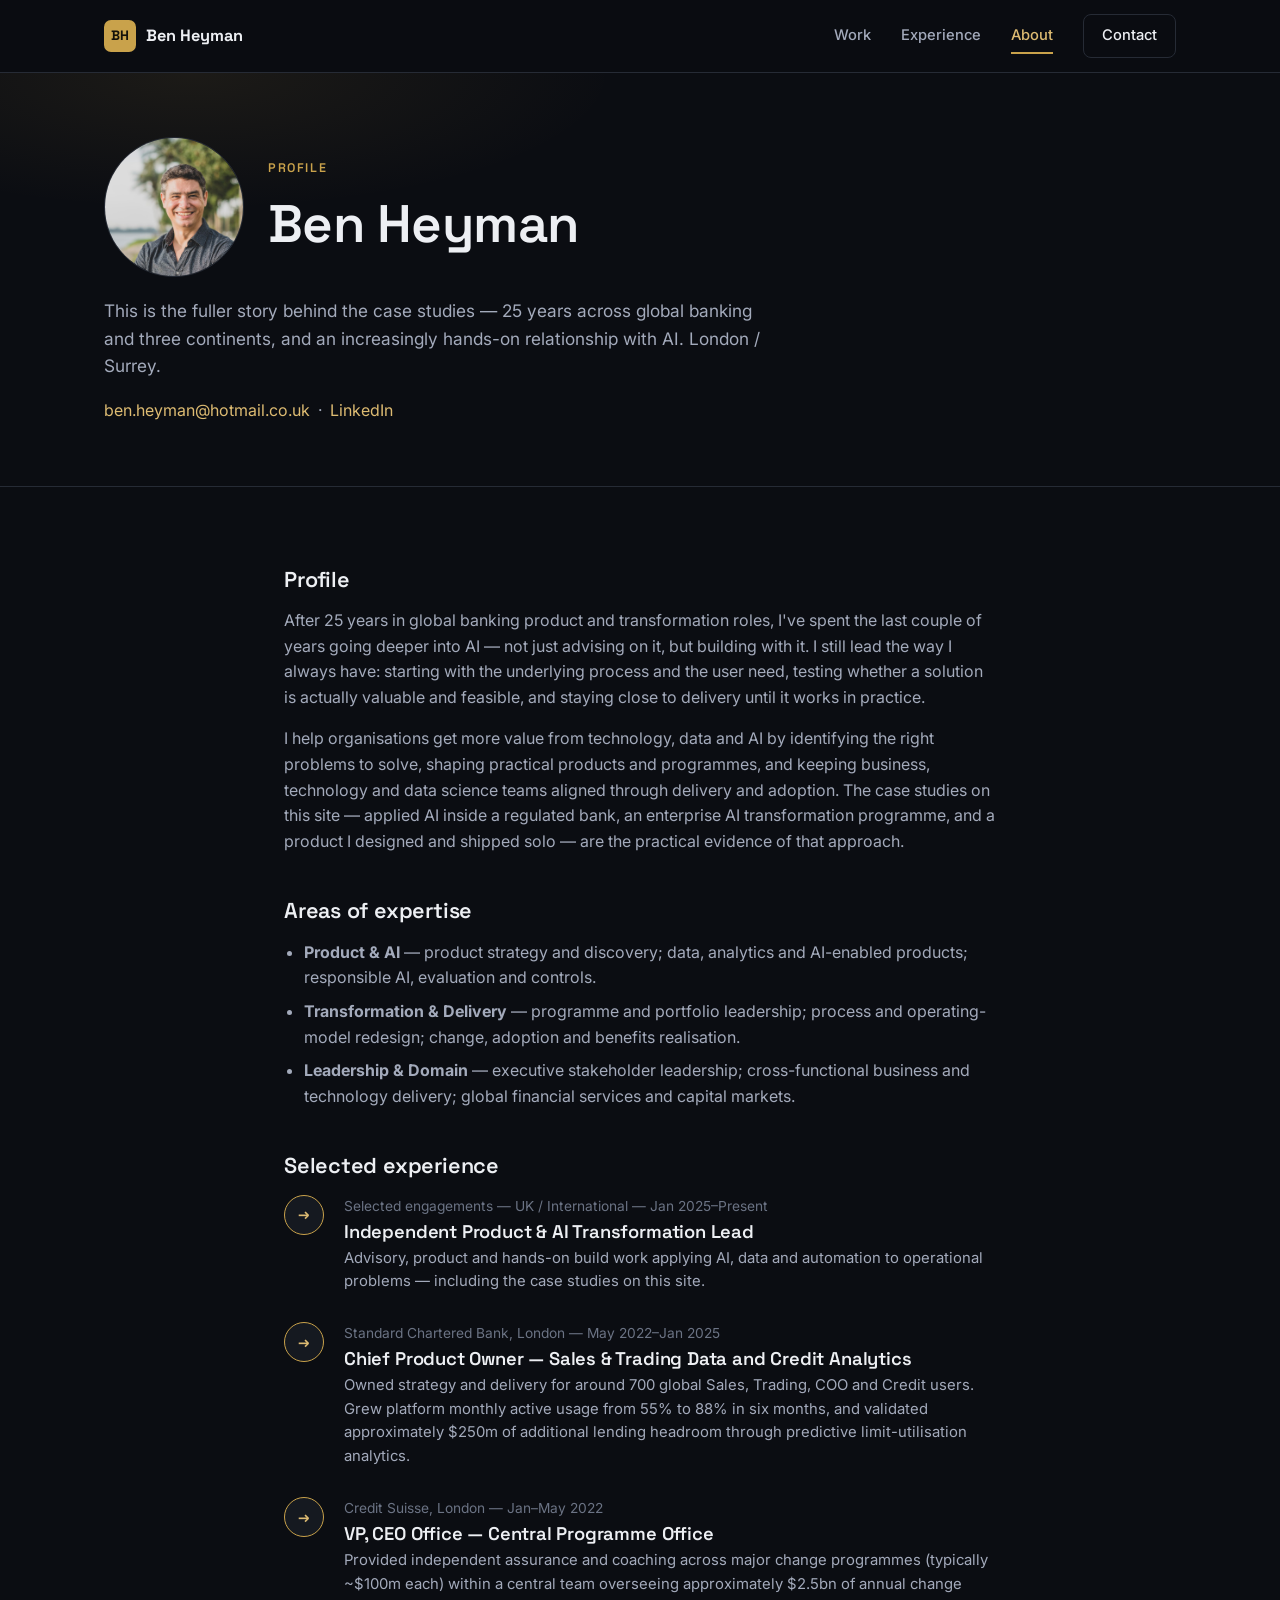
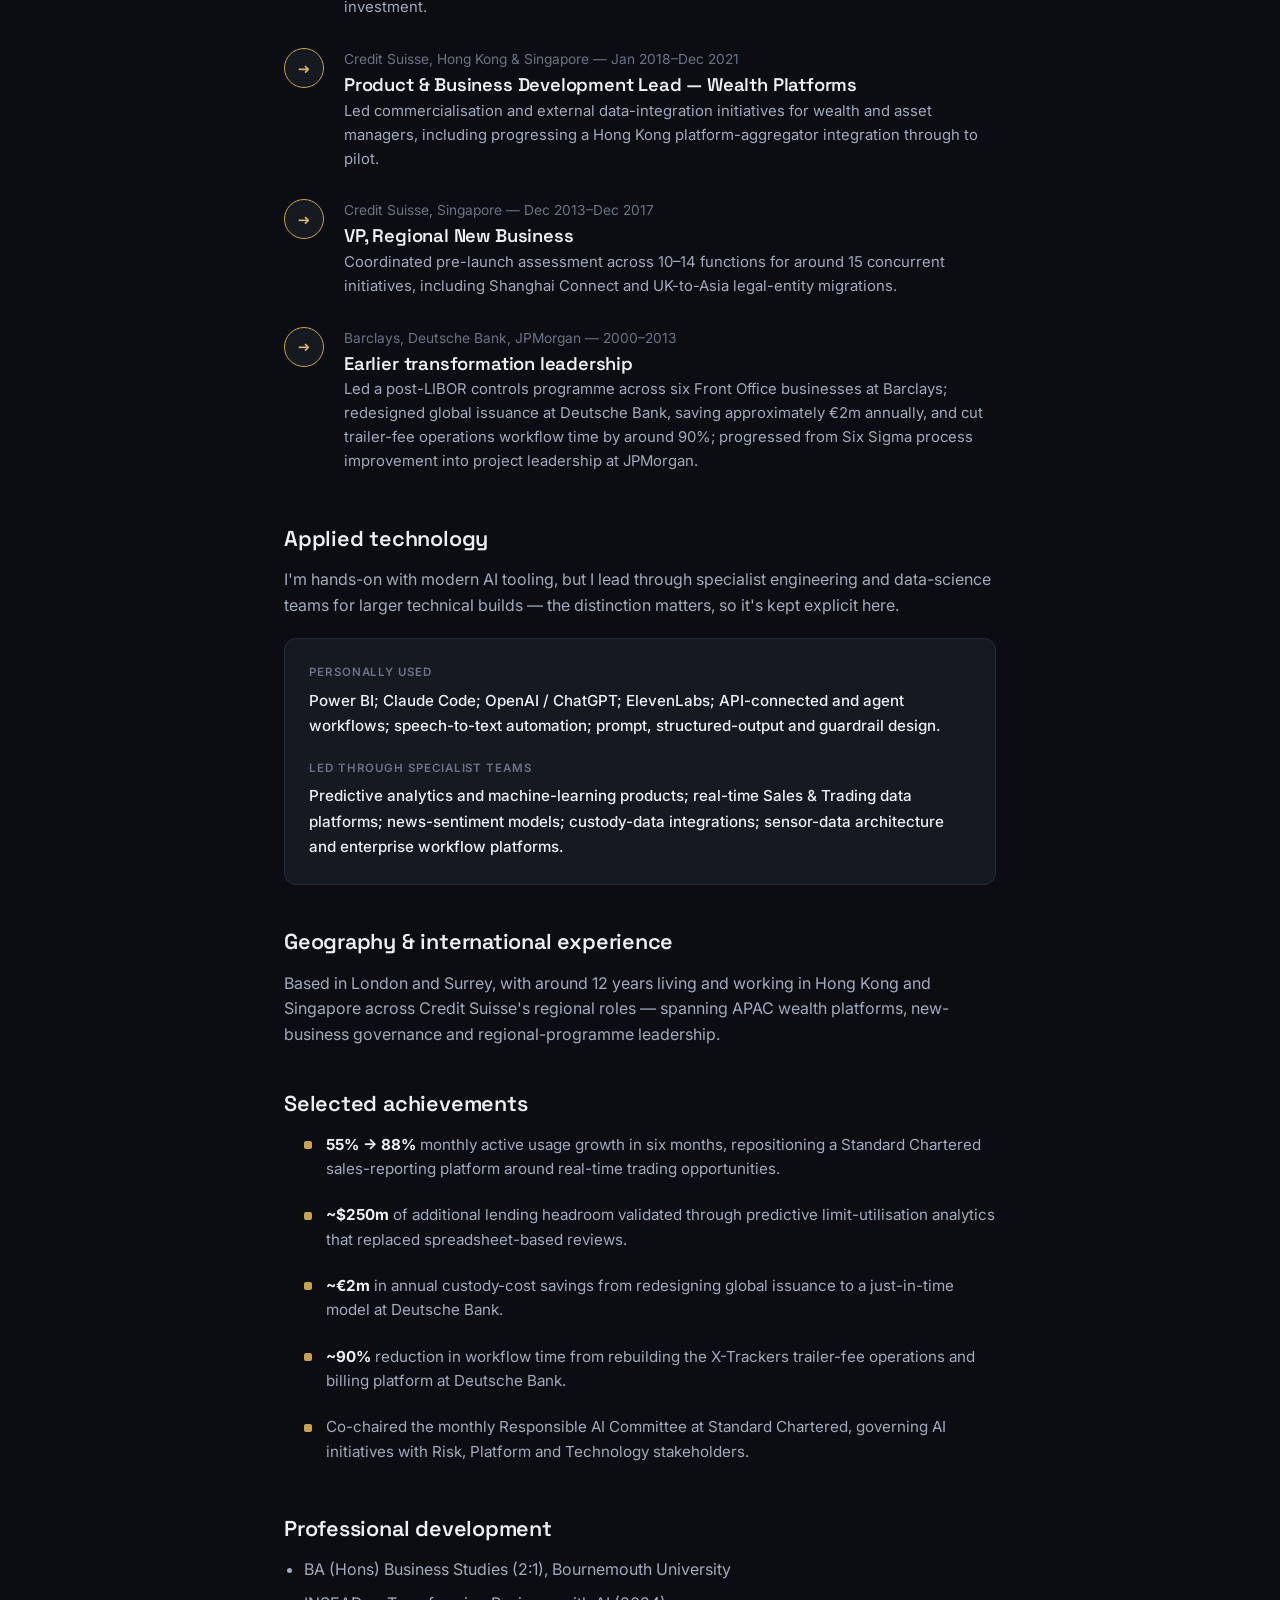
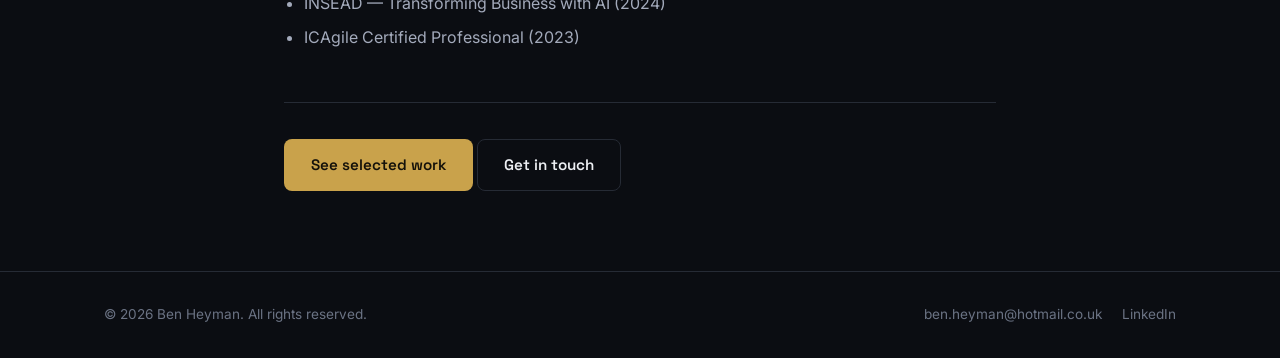
==== commit df2df170: "Make the profile page open like a story, not a contact card The link itself was fine (profile.html) " ====
--- a/profile.html
+++ b/profile.html
@@ -47,19 +47,19 @@
           <h1 style="margin-bottom:0;">Ben Heyman</h1>
         </div>
       </div>
-      <p class="lede">AI and digital transformation leadership across global financial services — from executive strategy to hands-on delivery. London / Surrey.</p>
-      <div class="hero-actions" style="margin-top:24px;">
-        <a href="mailto:ben.heyman@hotmail.co.uk" class="btn btn-primary">Email me</a>
-        <a href="https://www.linkedin.com/in/benheymanai/" target="_blank" rel="noopener" class="btn btn-ghost">LinkedIn ↗</a>
-      </div>
+      <p class="lede">This is the fuller story behind the case studies — 25 years across global banking and three continents, and an increasingly hands-on relationship with AI. London / Surrey.</p>
+      <p style="margin-top:18px;">
+        <a href="mailto:ben.heyman@hotmail.co.uk">ben.heyman@hotmail.co.uk</a> &nbsp;·&nbsp;
+        <a href="https://www.linkedin.com/in/benheymanai/" target="_blank" rel="noopener">LinkedIn</a>
+      </p>
     </div>
   </section>
 
   <section class="section">
     <div class="container cs-body reveal">
       <h2>Profile</h2>
-      <p>I'm a product and transformation leader with 25+ years across global banking, and hands-on experience building AI products and automations. I help organisations get more value from technology, data and AI by identifying the right problems to solve, shaping practical products and programmes, and keeping business, technology and data science teams aligned through delivery and adoption.</p>
-      <p>I start with the underlying process and the user need, test whether a proposed solution is actually valuable and feasible, and stay close to delivery until it works in practice. The case studies on this site — applied AI inside a regulated bank, an enterprise AI transformation programme, and a product I designed and shipped solo — are the practical evidence of that approach.</p>
+      <p>After 25 years in global banking product and transformation roles, I've spent the last couple of years going deeper into AI — not just advising on it, but building with it. I still lead the way I always have: starting with the underlying process and the user need, testing whether a solution is actually valuable and feasible, and staying close to delivery until it works in practice.</p>
+      <p>I help organisations get more value from technology, data and AI by identifying the right problems to solve, shaping practical products and programmes, and keeping business, technology and data science teams aligned through delivery and adoption. The case studies on this site — applied AI inside a regulated bank, an enterprise AI transformation programme, and a product I designed and shipped solo — are the practical evidence of that approach.</p>
 
       <h2>Areas of expertise</h2>
       <ul>
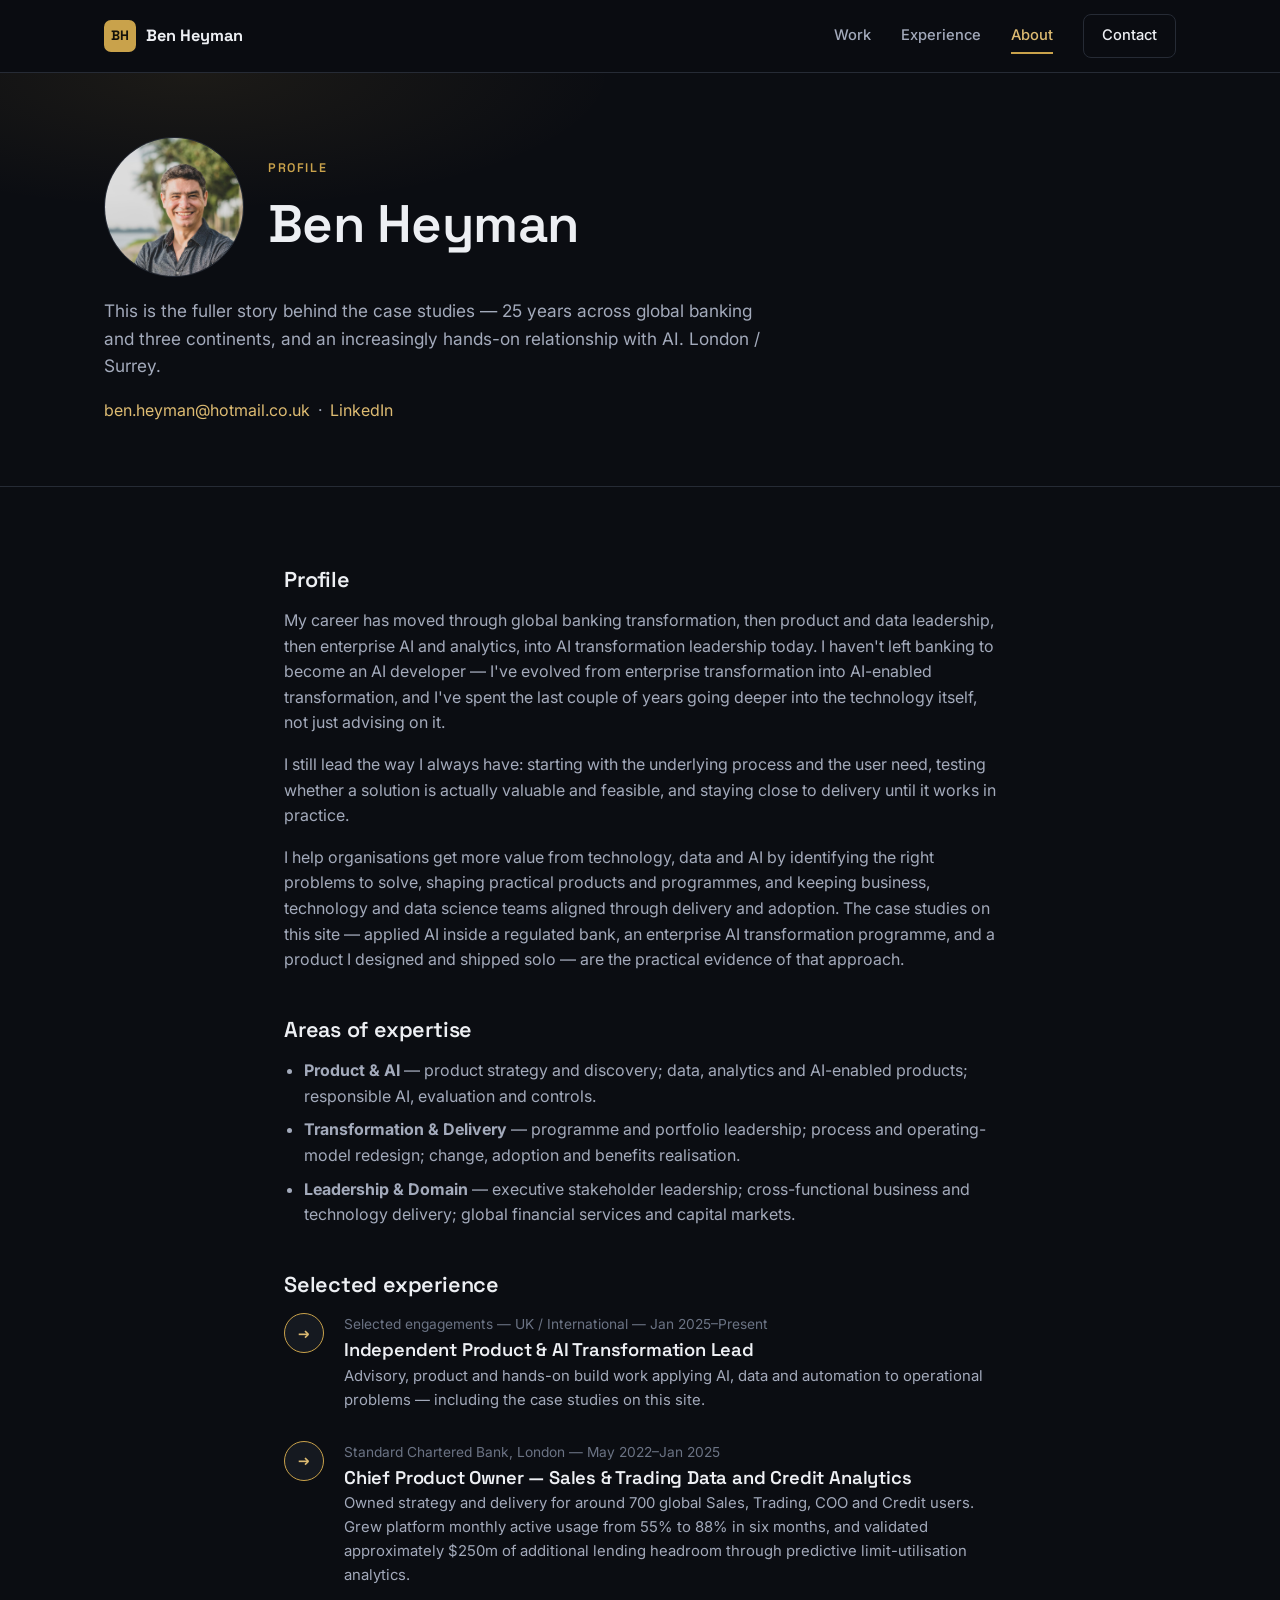
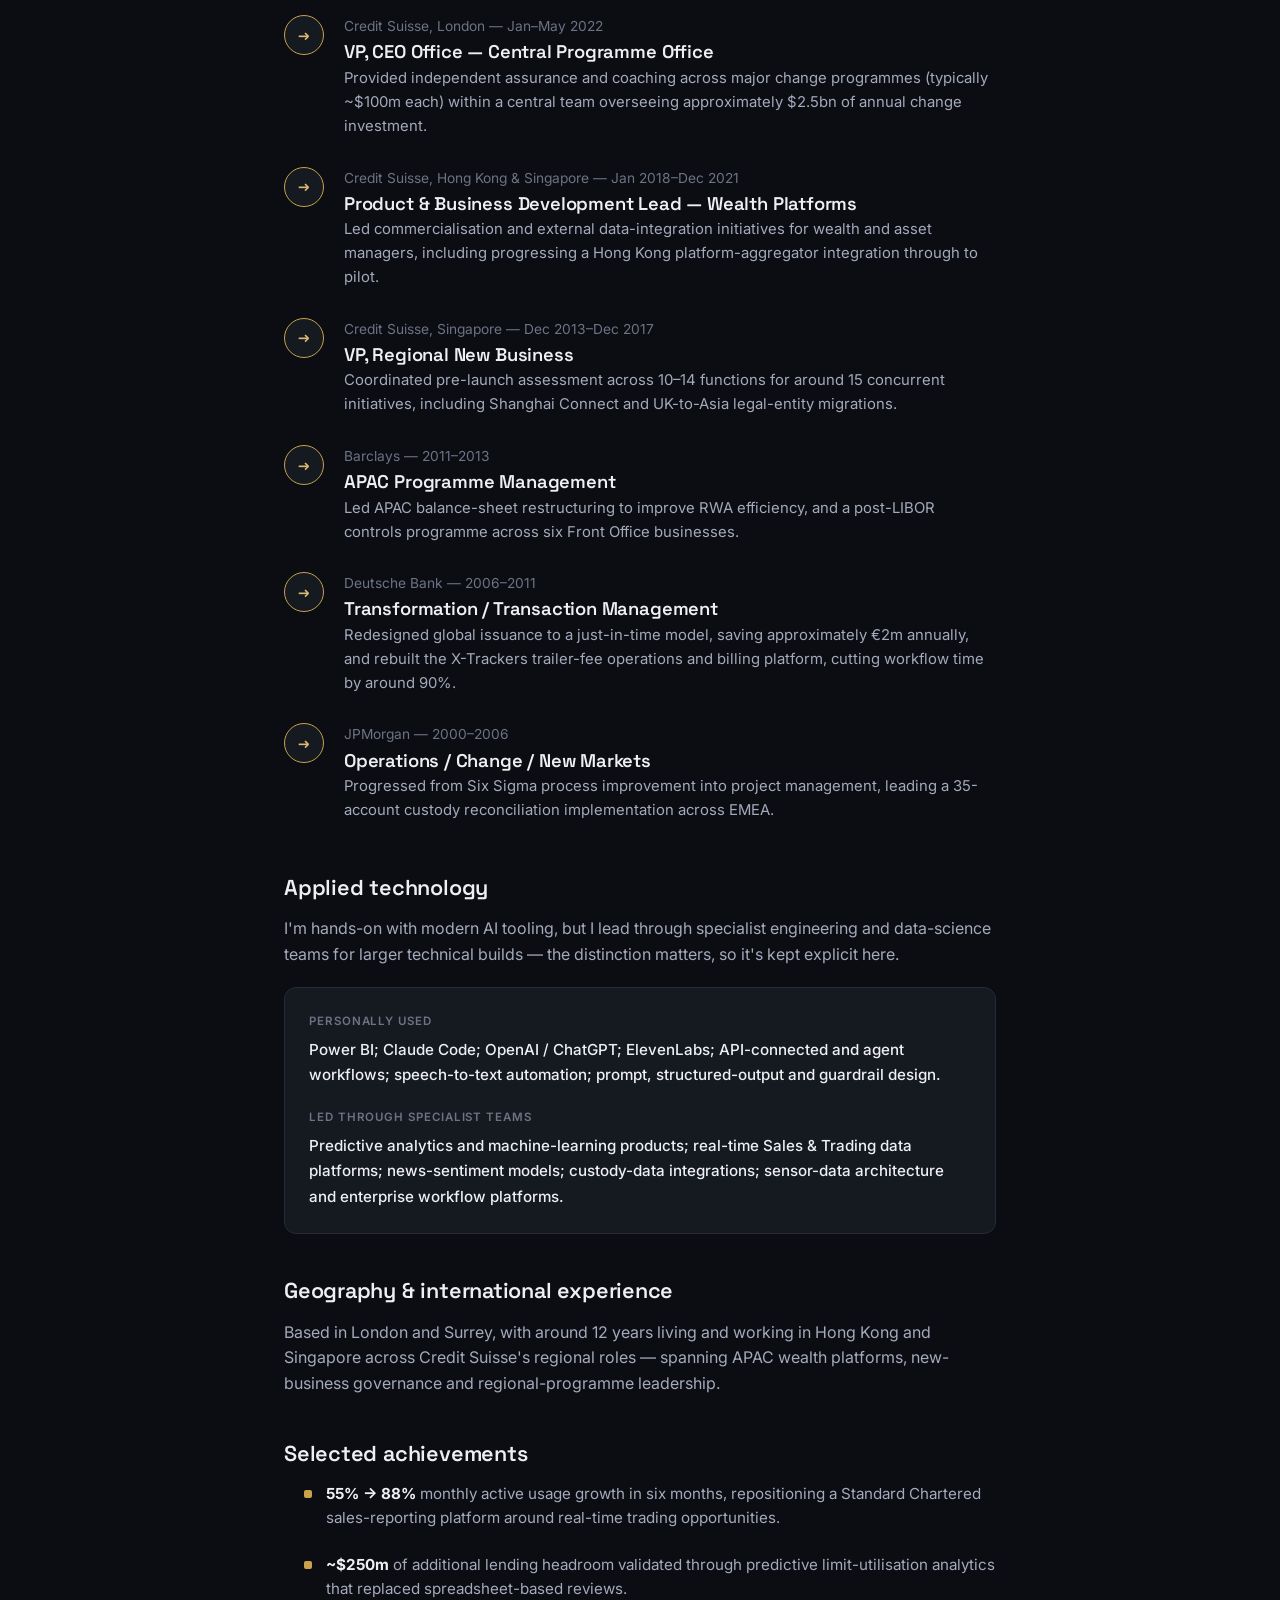
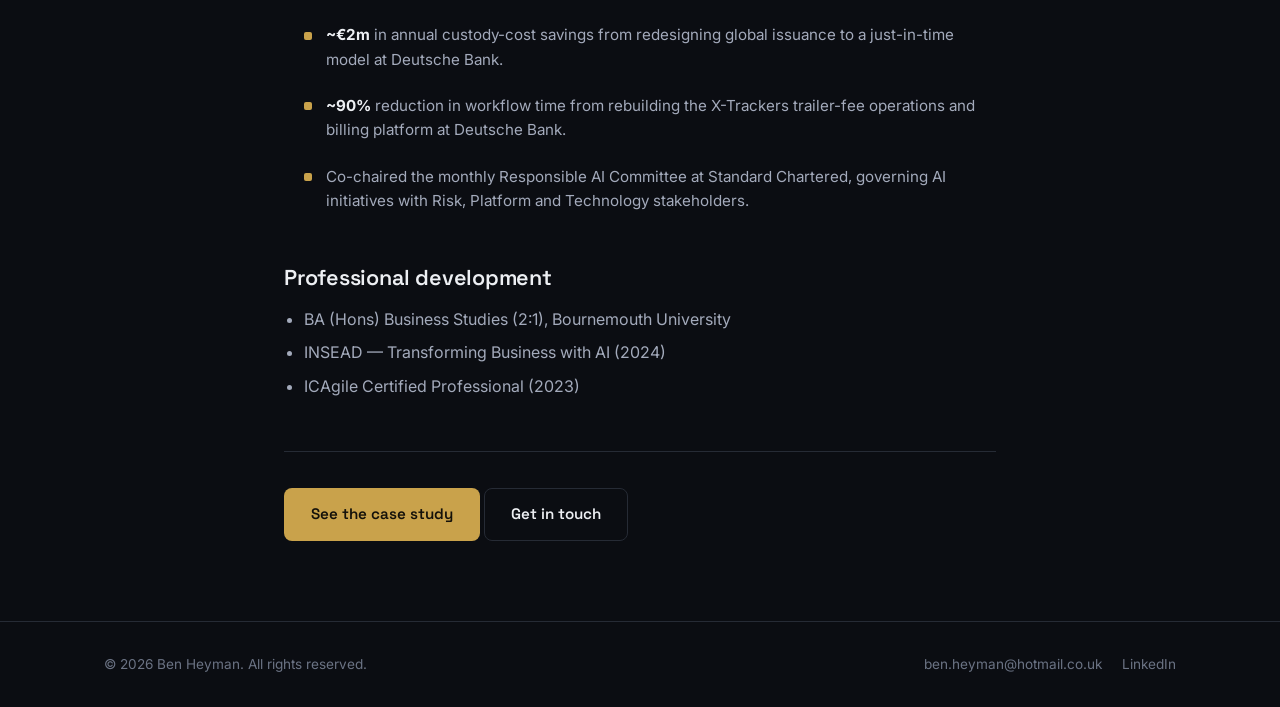
==== commit 37379aa5: "Reposition as senior AI transformation leader, not AI-apps portfolio Supersedes the previous brief. " ====
--- a/profile.html
+++ b/profile.html
@@ -24,7 +24,7 @@
       <span class="brand-name">Ben Heyman</span>
     </a>
     <nav class="nav" id="nav">
-      <a href="index.html#work">Work</a>
+      <a href="index.html#case-study">Work</a>
       <a href="index.html#experience">Experience</a>
       <a href="profile.html" class="active">About</a>
       <a href="index.html#contact" class="nav-cta">Contact</a>
@@ -58,7 +58,8 @@
   <section class="section">
     <div class="container cs-body reveal">
       <h2>Profile</h2>
-      <p>After 25 years in global banking product and transformation roles, I've spent the last couple of years going deeper into AI — not just advising on it, but building with it. I still lead the way I always have: starting with the underlying process and the user need, testing whether a solution is actually valuable and feasible, and staying close to delivery until it works in practice.</p>
+      <p>My career has moved through global banking transformation, then product and data leadership, then enterprise AI and analytics, into AI transformation leadership today. I haven't left banking to become an AI developer — I've evolved from enterprise transformation into AI-enabled transformation, and I've spent the last couple of years going deeper into the technology itself, not just advising on it.</p>
+      <p>I still lead the way I always have: starting with the underlying process and the user need, testing whether a solution is actually valuable and feasible, and staying close to delivery until it works in practice.</p>
       <p>I help organisations get more value from technology, data and AI by identifying the right problems to solve, shaping practical products and programmes, and keeping business, technology and data science teams aligned through delivery and adoption. The case studies on this site — applied AI inside a regulated bank, an enterprise AI transformation programme, and a product I designed and shipped solo — are the practical evidence of that approach.</p>
 
       <h2>Areas of expertise</h2>
@@ -114,9 +115,25 @@
         <li class="step">
           <span class="step-num">→</span>
           <div>
-            <p class="step-meta">Barclays, Deutsche Bank, JPMorgan — 2000–2013</p>
-            <h3>Earlier transformation leadership</h3>
-            <p>Led a post-LIBOR controls programme across six Front Office businesses at Barclays; redesigned global issuance at Deutsche Bank, saving approximately &euro;2m annually, and cut trailer-fee operations workflow time by around 90%; progressed from Six Sigma process improvement into project leadership at JPMorgan.</p>
+            <p class="step-meta">Barclays — 2011–2013</p>
+            <h3>APAC Programme Management</h3>
+            <p>Led APAC balance-sheet restructuring to improve RWA efficiency, and a post-LIBOR controls programme across six Front Office businesses.</p>
+          </div>
+        </li>
+        <li class="step">
+          <span class="step-num">→</span>
+          <div>
+            <p class="step-meta">Deutsche Bank — 2006–2011</p>
+            <h3>Transformation / Transaction Management</h3>
+            <p>Redesigned global issuance to a just-in-time model, saving approximately &euro;2m annually, and rebuilt the X-Trackers trailer-fee operations and billing platform, cutting workflow time by around 90%.</p>
+          </div>
+        </li>
+        <li class="step">
+          <span class="step-num">→</span>
+          <div>
+            <p class="step-meta">JPMorgan — 2000–2006</p>
+            <h3>Operations / Change / New Markets</h3>
+            <p>Progressed from Six Sigma process improvement into project management, leading a 35-account custody reconciliation implementation across EMEA.</p>
           </div>
         </li>
       </ol>
@@ -154,7 +171,7 @@
       </ul>
 
       <div class="cs-cta">
-        <a href="index.html#work" class="btn btn-primary">See selected work</a>
+        <a href="index.html#case-study" class="btn btn-primary">See the case study</a>
         <a href="index.html#contact" class="btn btn-ghost">Get in touch</a>
       </div>
     </div>
--- a/css/styles.css
+++ b/css/styles.css
@@ -366,6 +366,8 @@
   transition: border-color .2s ease;
 }
 .card:hover { border-color: var(--accent); }
+a.card { display: block; text-decoration: none; }
+a.card:hover { text-decoration: none; }
 .card-icon {
   font-family: var(--font-display);
   color: var(--accent);
@@ -376,6 +378,82 @@
 }
 .card h3 { margin-bottom: 10px; }
 .card p { margin-bottom: 0; font-size: 0.95rem; }
+.card .card-foot { margin-top: 14px; font-size: 0.83rem; font-weight: 600; color: var(--accent-soft); }
+
+/* ---------- playbook flow (understated methodology chain) ---------- */
+.playbook {
+  display: flex;
+  flex-wrap: wrap;
+  align-items: center;
+  gap: 8px 4px;
+  margin: 28px 0;
+}
+.playbook-step {
+  font-family: var(--font-display);
+  font-size: 0.72rem;
+  font-weight: 600;
+  letter-spacing: 0.05em;
+  text-transform: uppercase;
+  color: var(--text-dim);
+  border: 1px solid var(--surface-border);
+  border-radius: 999px;
+  padding: 7px 14px;
+}
+a.playbook-step {
+  text-decoration: none;
+  transition: border-color .15s ease, color .15s ease;
+}
+a.playbook-step:hover { border-color: var(--accent); color: var(--accent-soft); text-decoration: none; }
+.playbook-arrow { color: var(--text-faint); font-size: 0.85rem; }
+
+/* ---------- prioritisation matrix ---------- */
+.priority-matrix {
+  display: grid;
+  grid-template-columns: repeat(auto-fit, minmax(230px, 1fr));
+  gap: 16px;
+  margin: 28px 0;
+}
+.priority-card {
+  border: 1px solid var(--surface-border);
+  border-radius: var(--radius-sm);
+  padding: 18px 20px;
+  background: var(--surface);
+}
+.priority-card .label {
+  display: block;
+  font-family: var(--font-display);
+  font-size: 0.72rem;
+  letter-spacing: 0.07em;
+  text-transform: uppercase;
+  font-weight: 700;
+  color: var(--accent);
+  margin-bottom: 8px;
+}
+.priority-card p { margin-bottom: 0; font-size: 0.88rem; }
+
+/* ---------- led vs engineering distinction ---------- */
+.delivery-split {
+  display: grid;
+  grid-template-columns: repeat(auto-fit, minmax(240px, 1fr));
+  gap: 16px;
+  margin: 18px 0 28px;
+}
+.delivery-split-item {
+  border: 1px solid var(--surface-border);
+  border-radius: var(--radius-sm);
+  padding: 16px 20px;
+}
+.delivery-split-item .label {
+  display: block;
+  font-size: 0.7rem;
+  text-transform: uppercase;
+  letter-spacing: 0.07em;
+  font-weight: 700;
+  color: var(--text-faint);
+  margin-bottom: 6px;
+}
+.delivery-split-item.led .label { color: var(--accent); }
+.delivery-split-item p { margin-bottom: 0; font-size: 0.88rem; }
 
 /* ---------- selected work ---------- */
 .work-list {
